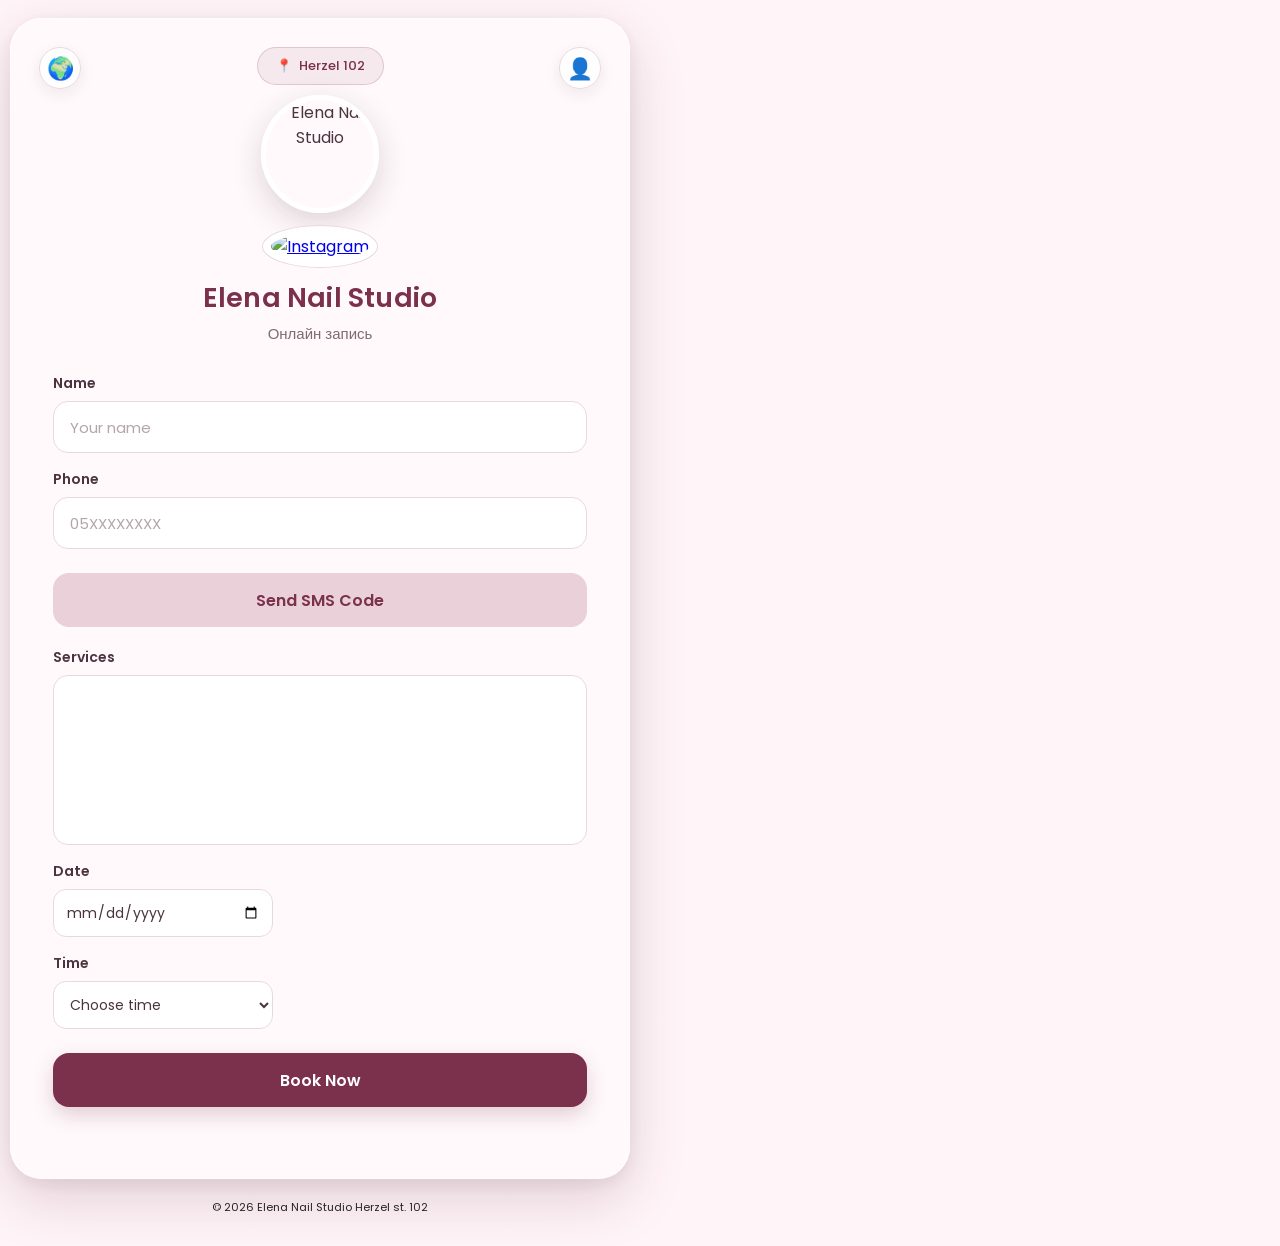
==== src/main/resources/static/index.html @ ce7f487a "UI redisign" ====
<!DOCTYPE html>
<html lang="en">

<head>
    <meta charset="UTF-8">
    <meta name="viewport"
          content="width=device-width, initial-scale=1.0">
    <title>Elena Nail Studio</title>
    <meta name="theme-color" content="#7d4cff">
    <meta name="description"
            content="Online booking for manicure and pedicure">
    <link rel="stylesheet" href="booking.css">
    <link rel="preconnect"
          href="https://fonts.googleapis.com">
    <link rel="preconnect"
          href="https://fonts.gstatic.com"
          crossorigin>
    <link href="https://fonts.googleapis.com/css2?family=Poppins:wght@300;400;500;600;700&display=swap"
          rel="stylesheet">
</head>

<body>
<div class="page">
    <div class="booking-card">

        <!-- ========================= -->
        <!-- GEO Location        -->
        <!-- ========================= -->
        <div class="location-container">
            <a
                    class="location-btn"
                    href="https://maps.google.com/?q=https://www.google.com/maps/place/Herzl+St+102,+Rishon+LeZion/@31.9613456,34.7992936,17z/data=!3m1!4b1!4m6!3m5!1s0x1502b4393457dc25:0x1859d8c3ac69d6c4!8m2!3d31.9613411!4d34.8018685!16s%2Fg%2F11x8378225?authuser=0&entry=ttu&g_ep=EgoyMDI2MDcyOS4wIKXMDSoASAFQAw%3D%3D"
                    target="_blank"
                    rel="noopener">
                📍 <span data-i18n="location">Herzel 102</span>
            </a>
        </div>

        <!-- ========================= -->
        <!-- Language selector         -->
        <!-- ========================= -->

        <div class="language-selector">
            <button
                    id="languageBtn"
                    class="language-btn"
                    type="button">
                🌍
            </button>
            <div id="languageMenu"
                 class="language-menu hidden">
                <button data-lang="ru">RU Русский </button>
                <button data-lang="en">GB English</button>
                <button data-lang="he">IL עברית</button>
            </div>
        </div>

        <button
                id="cabinetBtn"
                class="cabinet-btn"
                type="button">
            👤
        </button>

        <!-- ========================= -->
        <!-- Logo                      -->
        <!-- ========================= -->

        <div class="logo-wrapper">
            <img
                    class="logo"
                    src="https://i.imgur.com/SGjW8gC.jpeg"
                    alt="Elena Nail Studio">
        </div>

        <!-- ========================= -->
        <!-- Instagram                 -->
        <!-- ========================= -->

        <div class="socials">
            <a href="https://www.instagram.com/elenanail.rlz?igsh=MTdxcTYza3BtYXRseg=="
               target="_blank">
                <img
                        src="https://cdn-icons-png.flaticon.com/512/2111/2111463.png"
                        alt="Instagram">
            </a>
        </div>

        <!-- ========================= -->
        <!-- Header                    -->
        <!-- ========================= -->

        <h1>Elena Nail Studio</h1>
        <p class="subtitle" data-i18n="subtitle"> Онлайн запись </p>

        <!-- ========================= -->
        <!-- Booking Form              -->
        <!-- ========================= -->

        <div id="booking-section">
            <form id="form">
                <!-- Name -->
                <div class="field">
                    <label
                            for="name"
                            data-i18n="name">
                        Name
                    </label>
                    <input
                            id="name"
                            name="name"
                            type="text"
                            required
                            data-i18n-placeholder="namePlaceholder"
                            placeholder="Your name">
                </div>
                <!-- Phone -->
                <div class="field">
                    <label
                            for="phone"
                            data-i18n="phone">
                        Phone
                    </label>

                    <input
                            id="phone"
                            name="phone"
                            type="tel"
                            required
                            pattern="^05\d\d{7}$"
                            placeholder="05XXXXXXXX"
                            data-i18n-placeholder="phonePlaceholder">
                    <span
                            id="phone-error"
                            class="error-message"
                            style="display:none"
                            data-i18n="phoneInvalid">
                        Invalid phone number
                    </span>
                </div>

                <!-- Send SMS -->
                <button
                        id="sendCodeBtn"
                        type="button"
                        class="secondary"
                        data-i18n="sendCode">
                    Send SMS Code
                </button>
                <!-- Verification -->
                <div
                        id="codeSection"
                        class="hidden">
                    <label
                            for="codeInput"
                            data-i18n="verifyCode">
                        Verification Code
                    </label>
                    <input
                            id="codeInput"
                            type="text"
                            autocomplete="one-time-code"
                            data-i18n-placeholder="verifyCodePlaceholder"
                            placeholder="Enter SMS Code">
                </div>

                <!-- ========================= -->
                <!-- Services                  -->
                <!-- ========================= -->

                <div class="field" id="prices-section">
                    <label
                            for="service"
                            data-i18n="service">
                        Services
                    </label>

                    <select
                            id="service"
                            name="service"
                            multiple
                            required>
                    </select>

                </div>

                <!-- ========================= -->
                <!-- Date                      -->
                <!-- ========================= -->

                <div class="field">
                    <label
                            for="date"
                            data-i18n="date">
                        Date
                    </label>

                    <input
                            id="date"
                            name="date"
                            type="date"
                            required>

                </div>

                <!-- ========================= -->
                <!-- Time                      -->
                <!-- ========================= -->

                <div class="field">
                    <label
                            for="time"
                            data-i18n="time">
                        Time
                    </label>

                    <select
                            id="time"
                            name="time"
                            required>
                        <option value=""
                                data-i18n="chooseTime">
                            Choose time
                        </option>
                    </select>
                </div>

                <!-- ========================= -->
                <!-- Submit                    -->
                <!-- ========================= -->

                <button
                        id="submitBtn"
                        class="primary"
                        type="submit"
                        data-i18n="submit">
                    Book Now
                </button>
            </form>
        </div>

        <!-- ========================= -->
        <!-- Status                    -->
        <!-- ========================= -->

        <div id="status" class="status"> </div>

        <!-- ========================= -->
        <!-- Cabinet                   -->
        <!-- ========================= -->

        <div id="cabinetWindow" class="cabinet hidden">
            <div class="cabinet-header">
                <h2 data-i18n="myCabinet">
                    Мои записи
                </h2>
                <button id="closeCabinet"
                        class="close-Cabinet"
                        type="button">
                    ✕
                </button>
            </div>
            <div id="cabinetContent">
            </div>
        </div>

        <!-- ========================= -->
        <!-- No slots                  -->
        <!-- ========================= -->

        <div
                id="no-slots"
                class="warning hidden"
                data-i18n="noSlots">
            No available time slots
        </div>

    </div>

    <!-- ========================= -->
    <!-- Mobile Bottom Navigation -->
    <!-- ========================= -->

    <nav class="mobile-bottom-nav" id="mobileBottomNav">

        <button
                type="button"
                class="mobile-nav-item active"
                data-target="top">
            <span class="nav-icon">⌂</span>
            <span class="nav-label" data-i18n="home">
            Главная
        </span>
        </button>

        <button
                type="button"
                class="mobile-nav-item"
                data-target="booking">
            <span class="nav-icon">📅</span>
            <span class="nav-label" data-i18n="booking">
            Запись
        </span>
        </button>

        <button
                type="button"
                class="mobile-nav-item"
                data-target="prices">
            <span class="nav-icon">🏷</span>
            <span class="nav-label" data-i18n="prices">
            Цены
        </span>
        </button>

        <button
                type="button"
                class="mobile-nav-item"
                data-target="cabinet">
            <span class="nav-icon">☰</span>
            <span class="nav-label" data-i18n="myCabinet">
            Мои записи
        </span>
        </button>

    </nav>

    <footer>
        <p>
            © 2026 Elena Nail Studio Herzel st. 102
        </p>
    </footer>
</div>

<!--<script src="js/script.js"></script>-->

<!--the order is important-->
<script src="js/utils.js"></script>
<script src="js/language.js"></script>
<script src="js/calendar.js"></script>
<script src="js/sms.js"></script>
<script src="js/booking.js"></script>
<script src="js/app.js"></script>
<script src="js/mobile-navigation.js"></script>

</body>
</html>
---- src/main/resources/static/booking.css ----
/* =========================================================
   ELENA NAIL STUDIO
   Soft Pink / Luxury Booking UI
   Functionality is not changed
========================================================= */

* {
    margin: 0;
    padding: 0;
    box-sizing: border-box;
}

html {
    scroll-behavior: smooth;
}

:root {
    --pink: #7b304b;
    --pink-dark: #66263e;
    --pink-light: #f8dce5;
    --pink-soft: #fff4f7;
    --text: #4b3440;
    --text-light: #806b74;
    --border: #ead8df;
    --white: rgba(255,255,255,.92);
    --shadow:
        0 20px 55px rgba(86, 42, 58, .18),
        0 5px 18px rgba(86, 42, 58, .08);
}


/* =========================================================
   BODY
========================================================= */

body {
    min-height: 100vh;
    padding: 18px 10px;
    display: flex;
    justify-content: flex-start;
    align-items: center;
    font-family: 'Poppins', sans-serif;
    color: var(--text);

    background:
        linear-gradient(
            rgba(255, 240, 245, .72),
            rgba(255, 240, 245, .72)
        ),
        url('https://i.imgur.com/jekr8h8.jpeg')
        center center / cover no-repeat fixed;
}


/* =========================================================
   PAGE
========================================================= */

.page {
    width: 100%;
    max-width: 620px;
    min-height: 100vh;
    display: flex;
    flex-direction: column;
    align-items: center;
}


/* =========================================================
   MAIN CARD
========================================================= */

.booking-card {
    position: relative;
    width: 100%;
    max-width: 620px;
    padding: 28px 42px 38px;
    background: rgba(255, 249, 251, .92);
    backdrop-filter: blur(18px);
    -webkit-backdrop-filter: blur(18px);
    border: 1px solid rgba(255,255,255,.8);
    border-radius: 32px;
    box-shadow: var(--shadow);
    animation: fadeIn .6s ease;
}


@keyframes fadeIn {
    from {
        opacity: 0;
        transform: translateY(25px);
    }

    to {
        opacity: 1;
        transform: translateY(0);
    }
}


/* =========================================================
   LOCATION
========================================================= */

.location-container {
    display: flex;
    justify-content: center;
    margin-bottom: 10px;
}


.location-btn {
    display: inline-flex;
    align-items: center;
    justify-content: center;
    gap: 7px;
    padding: 8px 18px;
    border-radius: 30px;
    background: rgba(123, 48, 75, .08);
    border: 1px solid rgba(123, 48, 75, .18);
    color: var(--pink);
    text-decoration: none;
    font-size: 13px;
    font-weight: 500;

    transition:
        transform .2s ease,
        background .2s ease,
        box-shadow .2s ease;
}


.location-btn:hover {
    transform: translateY(-2px);
    background: rgba(123, 48, 75, .14);
    box-shadow: 0 5px 15px rgba(123,48,75,.12);
}


.location-btn:active {
    transform: scale(.94);
}


/* =========================================================
   LANGUAGE
========================================================= */

.language-selector {
    position: absolute;
    top: 28px;
    left: 28px;
    z-index: 1000;
}


.language-btn {
    width: 42px;
    height: 42px;
    padding: 0;
    border-radius: 50%;
    border: 1px solid var(--border);
    background: rgba(255,255,255,.9);
    color: var(--pink);
    font-size: 22px;
    display: flex;
    align-items: center;
    justify-content: center;

    box-shadow: 0 5px 15px rgba(80,40,55,.08);

    transition:
        transform .12s ease,
        box-shadow .12s ease;
}


.language-btn:hover {
    box-shadow: 0 7px 20px rgba(80,40,55,.15);
}


.language-btn:active {
    transform: scale(.90);
}


.language-menu {
    position: absolute;
    top: 50px;
    left: 0;
    width: 165px;
    padding: 8px;
    display: flex;
    flex-direction: column;
    gap: 6px;
    background: white;
    border-radius: 16px;
    box-shadow: 0 15px 35px rgba(60,30,45,.18);
    z-index: 9999;
}


.language-menu button {
    width: 100%;
    height: 42px;
    margin: 0;
    padding: 0 12px;
    border-radius: 11px;
    background: var(--pink-soft);
    color: var(--pink);
    border: none;
    font-size: 14px;
    font-weight: 500;
    transition:
        transform .12s ease,
        background .15s ease;
}


.language-menu button:hover {
    background: var(--pink-light);
}


.language-menu button:active {
    transform: scale(.95);
}


/* =========================================================
   CABINET BUTTON
========================================================= */

.cabinet-btn {
    position: absolute;
    top: 28px;
    right: 28px;
    width: 42px;
    height: 42px;
    margin: 0;
    padding: 0;
    border-radius: 50%;
    background: rgba(255,255,255,.9);
    border: 1px solid var(--border);
    color: var(--pink);
    font-size: 21px;
    display: flex;
    align-items: center;
    justify-content: center;
    box-shadow: 0 5px 15px rgba(80,40,55,.08);
    transition:
        transform .12s ease,
        box-shadow .12s ease;
}


.cabinet-btn:hover {
    box-shadow: 0 7px 20px rgba(80,40,55,.15);
}


.cabinet-btn:active {
    transform: scale(.90);
}


/* =========================================================
   LOGO
========================================================= */

.logo-wrapper {
    text-align: center;
    margin-top: 4px;
}


.logo {
    width: 118px;
    height: 118px;
    display: block;
    margin: 4px auto 12px;
    border-radius: 50%;
    border: 5px solid white;
    object-fit: cover;
    box-shadow:
        0 10px 30px rgba(80,40,55,.18);
}


/* =========================================================
   SOCIAL
========================================================= */

.socials {
    margin: 8px 0 8px;
    text-align: center;
}


.socials img {
    width: 42px;
    height: 42px;
    object-fit: contain;
    padding: 8px;
    background: white;
    border-radius: 50%;
    border: 1px solid var(--border);
    transition:
        transform .2s ease,
        box-shadow .2s ease;
}


.socials img:hover {
    transform: scale(1.08);
    box-shadow: 0 6px 18px rgba(80,40,55,.14);
}


.socials img:active {
    transform: scale(.92);
}


/* =========================================================
   HEADER
========================================================= */

h1 {
    margin: 10px 0 4px;
    text-align: center;
    color: var(--pink);
    font-size: 27px;
    font-weight: 600;
    letter-spacing: .2px;
}


.subtitle {
    margin-bottom: 28px;
    text-align: center;
    color: var(--text-light);
    font-size: 15px;
    font-weight: 400;
}


/* =========================================================
   FORM
========================================================= */

form {
    display: flex;
    flex-direction: column;
}


.field {
    display: flex;
    flex-direction: column;
    margin-bottom: 16px;
}


label {
    display: block;
    margin: 0 0 7px;
    color: var(--text);
    font-size: 14px;
    font-weight: 600;
}


/* =========================================================
   INPUTS
========================================================= */

input,
select {
    width: 100%;
    height: 52px;
    padding: 0 16px;
    border-radius: 15px;
    border: 1.5px solid var(--border);
    background: rgba(255,255,255,.95);
    color: var(--text);
    font-family: inherit;
    font-size: 15px;

    transition:
        border-color .2s ease,
        box-shadow .2s ease,
        transform .15s ease;
}


input::placeholder {
    color: #b3a5aa;
}


input:focus,
select:focus {
    outline: none;
    border-color: #c77d97;
    box-shadow:
        0 0 0 4px rgba(199,125,151,.10);
}


/* =========================================================
   SERVICES
========================================================= */

#service {
    min-height: 170px;
    padding: 10px;
}


select[multiple] {
    height: 170px;
}


select[multiple] option {
    padding: 9px 10px;
    border-radius: 8px;
}


select[multiple] option:checked {
    background: var(--pink);
    color: white;
}


/* =========================================================
   DATE / TIME
========================================================= */

.field input[type="date"],
.field select#time {
    width: min(220px, 90%);
    max-width: 220px;
    height: 48px;
    padding: 0 12px;
    margin-left: 0;
    border-radius: 13px;
    font-size: 14px;
}


/* =========================================================
   SMS
========================================================= */

#codeSection {
    margin-top: 4px;
    margin-bottom: 16px;
}


#codeInput {
    margin-top: 7px;
}


.phone-error {
    margin-top: 7px;
    color: #c62828;
    font-size: 13px;
}


/* =========================================================
   BUTTONS
========================================================= */

button {
    font-family: inherit;
    border: none;
    cursor: pointer;
    -webkit-tap-highlight-color: transparent;
    touch-action: manipulation;
}


.primary,
.secondary {
    width: 100%;
    max-width: none;
    height: 54px;
    margin: 8px 0 18px;
    border-radius: 16px;
    font-size: 16px;
    font-weight: 600;

    transition:
        transform .10s ease,
        box-shadow .15s ease,
        background .15s ease,
        opacity .1s ease;
}


/* Main booking button */

.primary {
    background: var(--pink);
    color: white;
    box-shadow:
        0 8px 20px rgba(123,48,75,.22);
}


.primary:hover {
    background: var(--pink-dark);
    transform: translateY(-2px);
    box-shadow:
        0 12px 25px rgba(123,48,75,.27);
}


.primary:active {
    transform: scale(.97);
    box-shadow:
        0 3px 10px rgba(123,48,75,.18);
}


/* SMS button */

.secondary {
    background: #ead0d9;
    color: var(--pink);
    margin-bottom: 20px;
}


.secondary:hover {
    background: #dfbdc9;
    transform: translateY(-2px);
}


.secondary:active {
    transform: scale(.97);
}


/* Disabled */

button:disabled {
    opacity: .55;
    cursor: not-allowed;
    transform: none !important;
}


/* =========================================================
   STATUS
========================================================= */

#status {
    margin-top: 15px;
    text-align: center;
    font-size: 15px;
    font-weight: 600;
    color: #39845b;
}


/* =========================================================
   CABINET
========================================================= */

.cabinet {
    position: fixed;
    top: 50%;
    left: 50%;
    transform: translate(-50%, -50%);
    width: min(420px, calc(100vw - 30px));
    max-height: 80vh;
    overflow: auto;
    padding: 24px;
    background: rgba(255,255,255,.98);
    border-radius: 24px;
    z-index: 5000;
    box-shadow:
        0 25px 70px rgba(40,20,30,.28);
}


.cabinet-header {
    position: relative;
    display: flex;
    justify-content: center;
    align-items: center;
    margin-bottom: 22px;
}


.cabinet-header h2 {
    margin: 0;
    color: var(--pink);
    font-size: 20px;
}


#closeCabinet {
    position: absolute !important;
    right: 0 !important;
    top: 0 !important;
    width: 28px !important;
    height: 28px !important;
    max-width: 28px !important;
    margin: 0 !important;
    padding: 0 !important;
    border-radius: 50%;
    background: #f2d0da;
    color: var(--pink);
    font-size: 14px;
    display: flex;
    align-items: center;
    justify-content: center;
    transform: none !important;
}


#closeCabinet:hover {
    background: #e8b8c7;
}


#closeCabinet:active {
    transform: scale(.90) !important;
}


/* =========================================================
   CABINET CARDS
========================================================= */

.cabinet-card {
    padding: 16px;
    margin-bottom: 14px;
    border: 1px solid var(--border);
    border-radius: 16px;
    background: var(--pink-soft);
}


.cabinet-card h3 {
    margin-bottom: 8px;
    color: var(--pink);
    font-size: 16px;
}


.cabinet-card p {
    margin: 5px 0;
    font-size: 14px;
    color: var(--text-light);
}


/* =========================================================
   STATUS BADGES
========================================================= */

.status-badge {
    display: inline-block;
    padding: 5px 12px;
    margin-top: 8px;
    border-radius: 30px;
    font-size: 12px;
    font-weight: 600;
}


.status-badge.upcoming {
    background: #e4f4ea;
    color: #28754a;
}


.status-badge.completed {
    background: #e8edf8;
    color: #4d6491;
}


.status-badge.cancelled {
    background: #fbe2e6;
    color: #bd4054;
}


/* =========================================================
   CANCEL
========================================================= */

.cancel-booking-btn {
    width: 100%;
    max-width: none;
    height: 44px;
    margin-top: 12px;
    padding: 0;
    border-radius: 30px;
    background: #70535e;
    color: white;
    font-size: 14px;
    transition:
        transform .1s ease,
        background .15s ease;
}


.cancel-booking-btn:hover {
    background: #c63c50;
}


.cancel-booking-btn:active {
    transform: scale(.96);
}


/* =========================================================
   WARNING
========================================================= */

.warning {
    margin-top: 18px;
    padding: 14px;
    border-radius: 14px;
    background: #fff0f2;
    color: #b52d43;
    text-align: center;
    font-size: 14px;
    font-weight: 600;
}


/* =========================================================
   HIDDEN
========================================================= */

.hidden {
    display: none !important;
}


/* =========================================================
   FOOTER
========================================================= */

footer {
    margin-top: auto;
    padding: 20px 0 12px;
    text-align: center;
    color: black;
    font-size: 11px;
    opacity: .85;
}


/* =========================================================
   SCROLLBAR
========================================================= */

::-webkit-scrollbar {
    width: 8px;
}

::-webkit-scrollbar-thumb {
    background: #d2bbc4;

    border-radius: 20px;
}


/* =========================================================
   MOBILE
========================================================= */

@media (max-width: 600px) {

    body {
        padding: 8px 6px;

        background:
            linear-gradient(
                rgba(255, 240, 245, .78),
                rgba(255, 240, 245, .78)
            ),
            url('https://i.imgur.com/jekr8h8.jpeg')
            center center / cover no-repeat fixed;
    }


    .booking-card {
        width: 100%;
        padding: 22px 18px 28px;
        border-radius: 25px;
    }


    /* top buttons */

    .language-selector {
        top: 20px;
        left: 18px;
    }


    .cabinet-btn {
        top: 20px;
        right: 18px;
        width: 40px;
        height: 40px;
    }


    /* location */

    .location-container {
        margin-bottom: 8px;
    }


    .location-btn {
        padding: 7px 15px;
        font-size: 12px;
    }


    /* logo */

    .logo {
        width: 92px;
        height: 92px;
        margin: 3px auto 9px;
    }


    /* instagram */

    .socials {
        margin: 5px 0;
    }


    .socials img {
        width: 38px;
        height: 38px;
        padding: 7px;
    }


    h1 {
        font-size: 22px;
        margin-top: 8px;
    }


    .subtitle {
        font-size: 14px;
        margin-bottom: 22px;
    }


    label {
        font-size: 14px;
    }


    input,
    select {
        height: 49px;
        font-size: 15px;
        border-radius: 14px;
    }


    #service,
    select[multiple] {
        min-height: 150px;
        height: 150px;
    }


    .field input[type="date"],
    .field select#time {
        width: 210px;
        max-width: 85%;
        margin-left: 0;
        height: 47px;
    }


    .primary,
    .secondary {
        height: 52px;
        width: 100%;
        font-size: 15px;
        border-radius: 15px;
    }


    .cabinet {
        width: calc(100vw - 28px);
        max-height: 78vh;
        padding: 20px;
        border-radius: 22px;
    }


    footer {
        padding: 14px 0 8px;
        font-size: 10px;
        color: black;
    }
}


/* =========================================================
   REDUCE MOTION
========================================================= */

@media (prefers-reduced-motion: reduce) {

    *,
    *::before,
    *::after {
        animation-duration: .01ms !important;
        animation-iteration-count: 1 !important;
        transition-duration: .01ms !important;
        scroll-behavior: auto !important;
    }
}

/* ===========================================
   MOBILE BOTTOM NAVIGATION
=========================================== */

/* По умолчанию скрыто */
.mobile-bottom-nav {
    display: none;
}


/* ===========================================
   MOBILE
=========================================== */

@media (max-width: 600px) {

    .mobile-bottom-nav {
        position: fixed;
        left: 0;
        right: 0;
        bottom: 0;
        height: 76px;
        display: flex;
        align-items: stretch;
        justify-content: space-around;
        background: rgba(255, 255, 255, 0.94);
        backdrop-filter: blur(18px);
        -webkit-backdrop-filter: blur(18px);
        border-top: 1px solid rgba(120, 70, 90, 0.12);
        box-shadow:
            0 -5px 25px rgba(0, 0, 0, 0.10);
        z-index: 10000;
        padding:
            6px
            8px
            calc(6px + env(safe-area-inset-bottom));

    }


    /* ===========================================
       Navigation item
    =========================================== */

    .mobile-nav-item {

        flex: 1;
        width: auto;
        max-width: none;
        height: 64px;
        margin: 0 3px;
        padding: 5px 3px;
        border: none;
        border-radius: 18px;
        background: transparent;
        color: #6b5360;
        display: flex;
        flex-direction: column;
        align-items: center;
        justify-content: center;
        gap: 3px;
        font-size: 11px;
        font-weight: 500;
        cursor: pointer;
        transition:
            transform 0.12s ease,
            background 0.15s ease,
            color 0.15s ease,
            box-shadow 0.15s ease;

        -webkit-tap-highlight-color: transparent;
        touch-action: manipulation;
    }


    /* ===========================================
       Icon
    =========================================== */

    .mobile-nav-item .nav-icon {
        font-size: 24px;
        line-height: 1;
        height: 27px;
        display: flex;
        align-items: center;
        justify-content: center;
        transition:
            transform 0.15s ease;
    }


    /* ===========================================
       Label
    =========================================== */

    .mobile-nav-item .nav-label {
        font-size: 11px;
        line-height: 14px;
        white-space: nowrap;
    }


    /* ===========================================
       Active item
    =========================================== */

    .mobile-nav-item.active {
        background: #fff0f6;
        color: #7d2f50;
        font-weight: 700;
        box-shadow:
            0 3px 12px rgba(125, 47, 80, 0.08);
    }


    .mobile-nav-item.active .nav-icon {
        transform: scale(1.08);
    }


    /* ===========================================
       Press animation
    =========================================== */

    .mobile-nav-item:active {
        transform: scale(0.90);
        box-shadow: none;
    }


    /* ===========================================
       Make sure page content is not hidden
       behind bottom navigation
    =========================================== */

    body {
        padding-bottom: 90px;
    }

    .page {
        padding-bottom: 20px;
    }
}

#booking-section,
#prices-section {
    scroll-margin-top: 20px;
    scroll-margin-bottom: 100px;
}
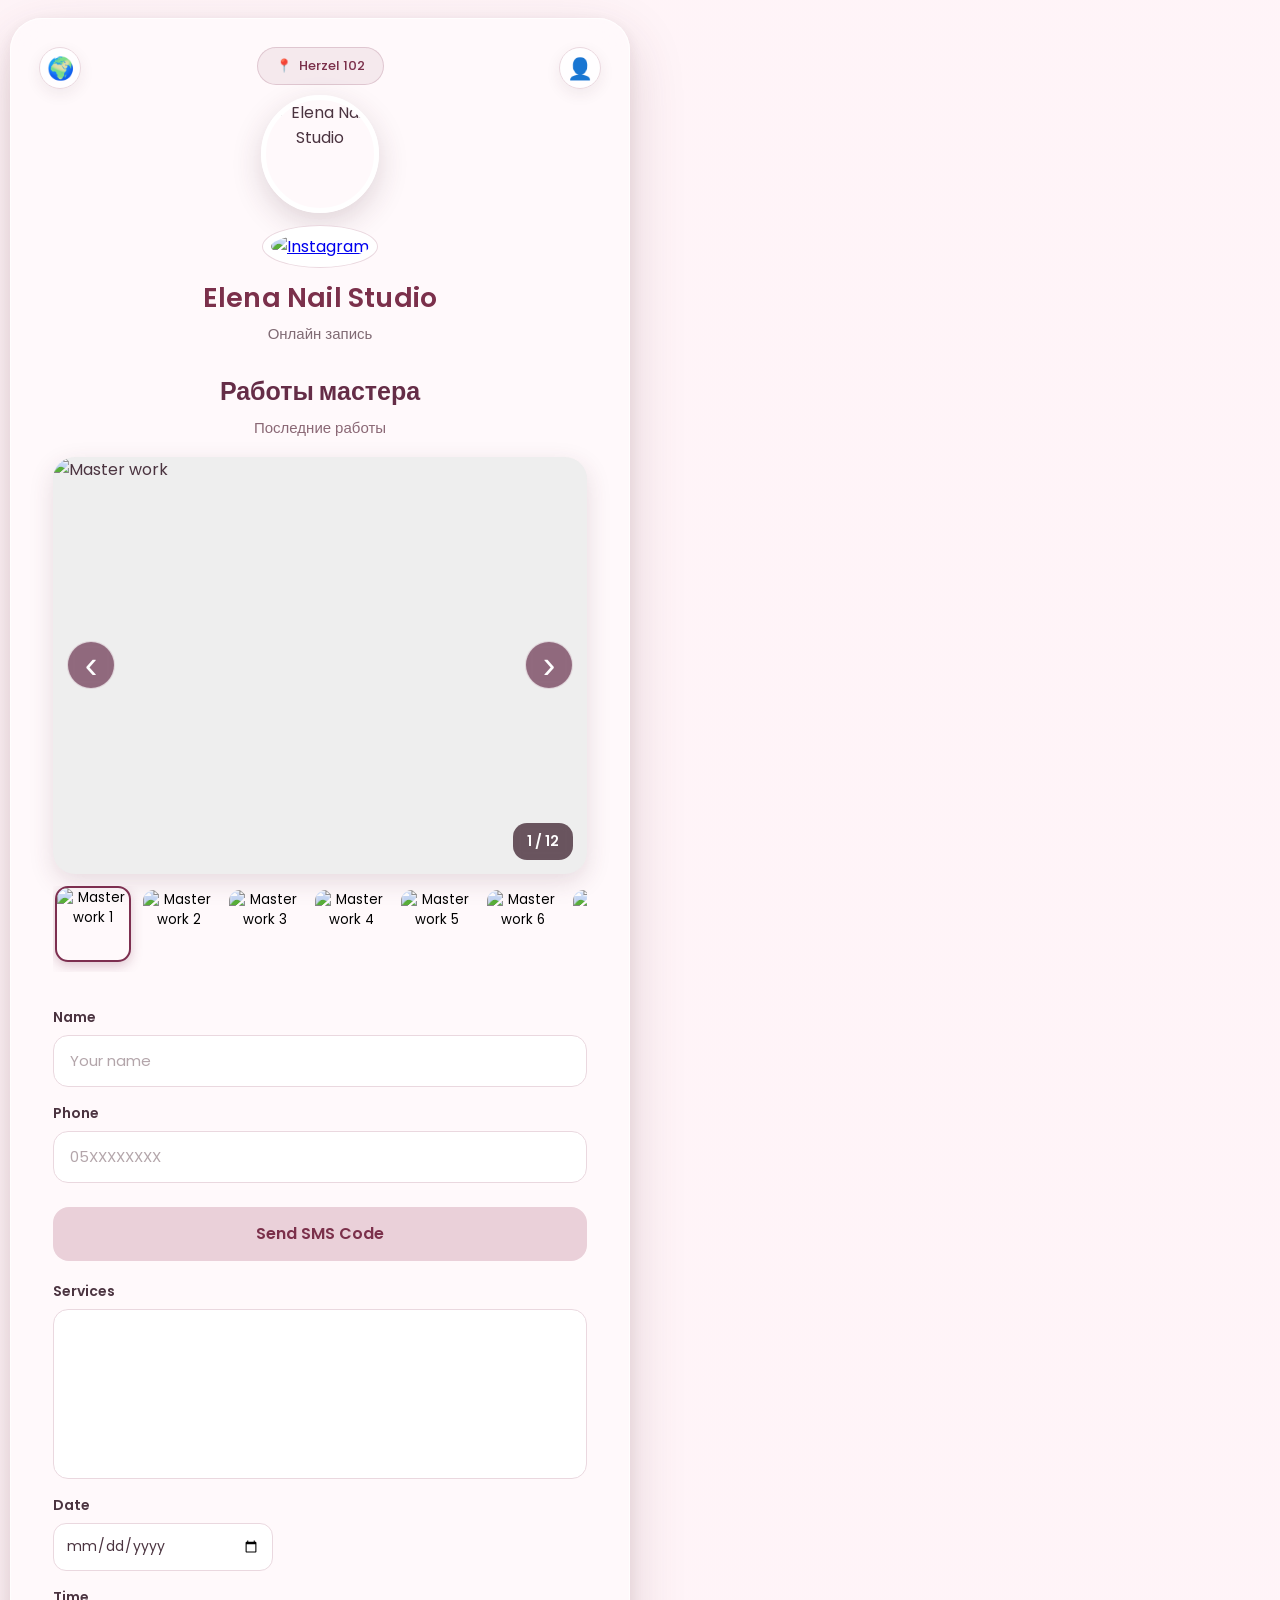
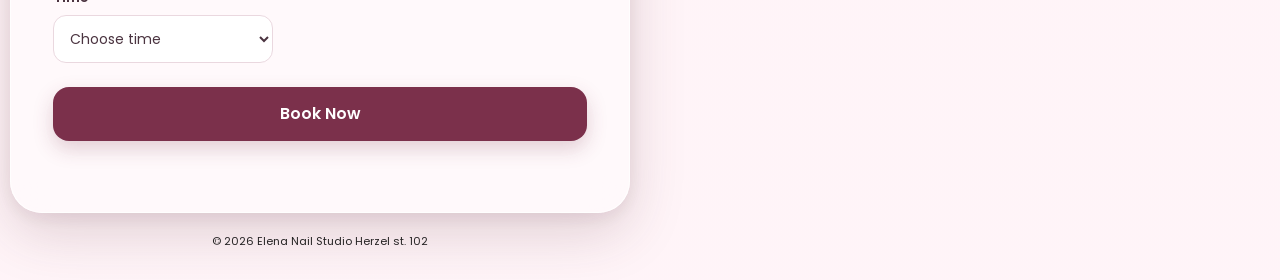
==== commit bd0d188c: "UI redisign - photo gallery works added" ====
--- a/src/main/resources/static/index.html
+++ b/src/main/resources/static/index.html
@@ -94,6 +94,54 @@
         <p class="subtitle" data-i18n="subtitle"> Онлайн запись </p>
 
         <!-- ========================= -->
+        <!-- Master Works Gallery      -->
+        <!-- ========================= -->
+        <section
+                id="works-section"
+                class="works-section">
+            <div class="works-header">
+                <h2 data-i18n="masterWorks">
+                    Работы мастера
+                </h2>
+                <p data-i18n="masterWorksSubtitle">
+                    Последние работы
+                </p>
+            </div>
+            <div class="gallery">
+                <!-- Main image -->
+                <div class="gallery-main">
+                    <img
+                            id="galleryMainImage"
+                            src=""
+                            alt="Master work">
+
+                    <button
+                            type="button"
+                            id="galleryPrev"
+                            class="gallery-arrow gallery-prev">
+                        ‹
+                    </button>
+                    <button
+                            type="button"
+                            id="galleryNext"
+                            class="gallery-arrow gallery-next">
+                        ›
+                    </button>
+                    <div
+                            id="galleryCounter"
+                            class="gallery-counter">
+                        1 / 12
+                    </div>
+                </div>
+                <!-- Thumbnails -->
+                <div
+                        id="galleryThumbnails"
+                        class="gallery-thumbnails">
+                </div>
+            </div>
+        </section>
+
+        <!-- ========================= -->
         <!-- Booking Form              -->
         <!-- ========================= -->
 
@@ -342,6 +390,7 @@
 <script src="js/booking.js"></script>
 <script src="js/app.js"></script>
 <script src="js/mobile-navigation.js"></script>
+<script src="js/gallery.js"></script>
 
 </body>
 </html>
--- a/src/main/resources/static/booking.css
+++ b/src/main/resources/static/booking.css
@@ -1084,6 +1084,53 @@
     .page {
         padding-bottom: 20px;
     }
+
+    .works-section {
+        margin-top: 5px;
+        margin-bottom: 30px;
+    }
+
+    .works-header h2 {
+        font-size: 21px;
+    }
+
+    .works-header p {
+        font-size: 14px;
+    }
+
+    .gallery-main {
+        aspect-ratio: 1 / 0.82;
+        border-radius: 20px;
+    }
+
+    .gallery-arrow {
+        width: 44px;
+        height: 44px;
+        min-width: 44px;
+        font-size: 32px;
+    }
+
+    .gallery-prev {
+        left: 10px;
+    }
+
+    .gallery-next {
+        right: 10px;
+    }
+
+    .gallery-counter {
+        right: 10px;
+        bottom: 10px;
+        font-size: 13px;
+        padding: 7px 11px;
+    }
+
+    .gallery-thumbnail {
+        flex-basis: 68px;
+        width: 68px;
+        height: 68px;
+        min-width: 68px;
+    }
 }
 
 #booking-section,
@@ -1092,3 +1139,173 @@
     scroll-margin-bottom: 100px;
 }
 
+/* ===========================================
+   MASTER WORKS GALLERY
+=========================================== */
+.works-section {
+    width: 100%;
+    margin: 10px 0 35px;
+}
+
+/* Header */
+.works-header {
+    text-align: center;
+    margin-bottom: 18px;
+}
+
+.works-header h2 {
+    margin: 0 0 5px;
+    font-size: 25px;
+    font-weight: 700;
+    color: #652d47;
+}
+
+.works-header p {
+    margin: 0;
+    font-size: 15px;
+    color: #8a6875;
+}
+
+/* Gallery */
+.gallery {
+    width: 100%;
+}
+
+
+/* Main image container */
+.gallery-main {
+    position: relative;
+    width: 100%;
+    aspect-ratio: 1 / 0.78;
+    overflow: hidden;
+    border-radius: 22px;
+    background: #eee;
+    box-shadow:  0 8px 25px rgba(90, 40, 60, 0.15);
+}
+
+/* Main image */
+.gallery-main img {
+    width: 100%;
+    height: 100%;
+    display: block;
+    object-fit: cover;
+    transition:
+        opacity 0.2s ease,
+        transform 0.3s ease;
+}
+
+
+.gallery-main img.gallery-changing {
+    opacity: 0.25;
+    transform: scale(1.02);
+}
+
+/* Arrows */
+.gallery-arrow {
+    position: absolute;
+    top: 50%;
+    transform: translateY(-50%);
+    width: 48px;
+    height: 48px;
+    min-width: 48px;
+    margin: 0;
+    padding: 0;
+    border-radius: 50%;
+    border: 1px solid rgba(255,255,255,.7);
+    background: rgba(95, 35, 65, .65);
+    color: white;
+    font-size: 38px;
+    font-weight: 300;
+    line-height: 1;
+    display: flex;
+    align-items: center;
+    justify-content: center;
+    cursor: pointer;
+    z-index: 5;
+    backdrop-filter: blur(5px);
+    transition:
+        transform .15s ease,
+        background .15s ease;
+}
+
+.gallery-arrow:hover {
+    background: rgba(95, 35, 65, .85);
+}
+.gallery-arrow:active {
+    transform:
+        translateY(-50%)
+        scale(.88);
+}
+.gallery-prev {
+    left: 14px;
+}
+.gallery-next {
+    right: 14px;
+}
+/* Counter */
+.gallery-counter {
+    position: absolute;
+    right: 14px;
+    bottom: 14px;
+    padding: 8px 14px;
+    border-radius: 14px;
+    background: rgba(55, 25, 40, .72);
+    color: white;
+    font-size: 14px;
+    font-weight: 600;
+    backdrop-filter: blur(5px);
+}
+/* Thumbnails */
+.gallery-thumbnails {
+    display: flex;
+    gap: 10px;
+    margin-top: 12px;
+    overflow-x: auto;
+    padding: 2px 2px 8px;
+    scrollbar-width: none;
+    -webkit-overflow-scrolling: touch;
+}
+
+.gallery-thumbnails::-webkit-scrollbar {
+    display: none;
+}
+
+/* Thumbnail */
+.gallery-thumbnail {
+    flex: 0 0 76px;
+    width: 76px;
+    height: 76px;
+    min-width: 76px;
+    max-width: 76px;
+    margin: 0;
+    padding: 0;
+    border-radius: 13px;
+    overflow: hidden;
+    border: 2px solid transparent;
+    background: transparent;
+    cursor: pointer;
+    transition:
+        transform .15s ease,
+        border-color .15s ease,
+        opacity .15s ease;
+}
+
+.gallery-thumbnail img {
+    width: 100%;
+    height: 100%;
+    object-fit: cover;
+    display: block;
+}
+
+.gallery-thumbnail.active {
+    border-color: #7d2f50;
+    transform: translateY(-2px);
+    box-shadow:
+        0 4px 12px
+        rgba(125, 47, 80, .25);
+}
+
+.gallery-thumbnail:active {
+    transform: scale(.92);
+}
+
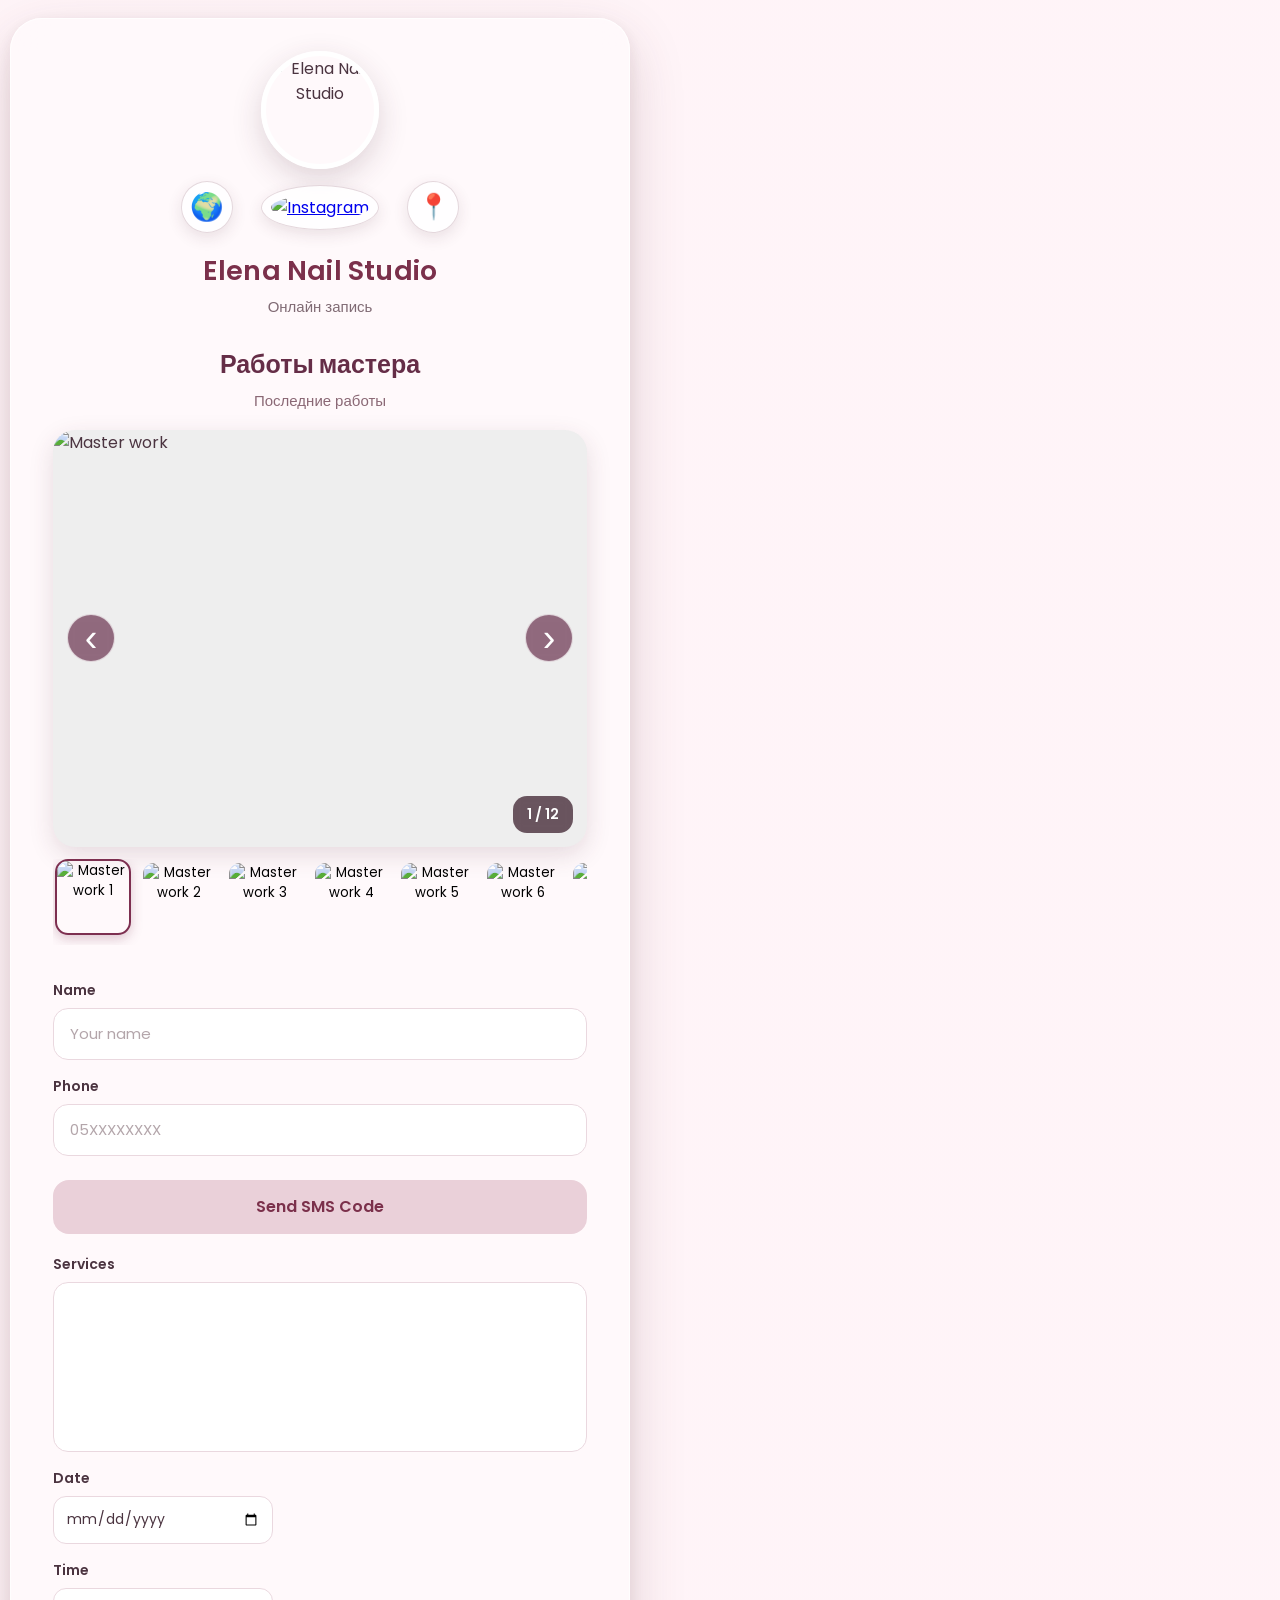
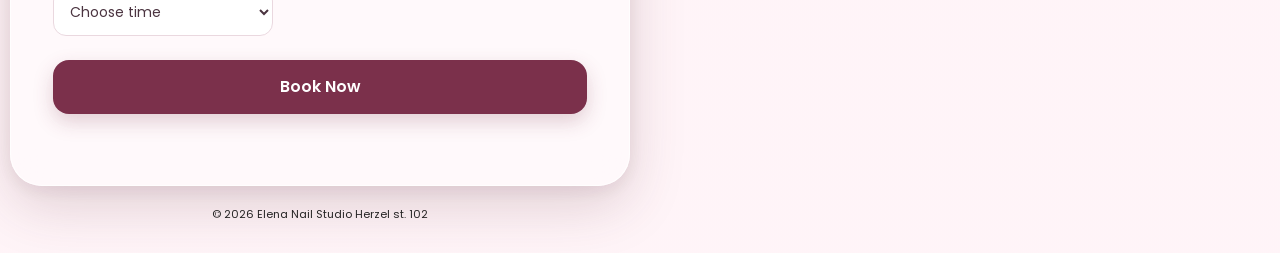
==== commit cfc679b0: "buttons redesign" ====
--- a/src/main/resources/static/index.html
+++ b/src/main/resources/static/index.html
@@ -24,45 +24,6 @@
     <div class="booking-card">
 
         <!-- ========================= -->
-        <!-- GEO Location        -->
-        <!-- ========================= -->
-        <div class="location-container">
-            <a
-                    class="location-btn"
-                    href="https://maps.google.com/?q=https://www.google.com/maps/place/Herzl+St+102,+Rishon+LeZion/@31.9613456,34.7992936,17z/data=!3m1!4b1!4m6!3m5!1s0x1502b4393457dc25:0x1859d8c3ac69d6c4!8m2!3d31.9613411!4d34.8018685!16s%2Fg%2F11x8378225?authuser=0&entry=ttu&g_ep=EgoyMDI2MDcyOS4wIKXMDSoASAFQAw%3D%3D"
-                    target="_blank"
-                    rel="noopener">
-                📍 <span data-i18n="location">Herzel 102</span>
-            </a>
-        </div>
-
-        <!-- ========================= -->
-        <!-- Language selector         -->
-        <!-- ========================= -->
-
-        <div class="language-selector">
-            <button
-                    id="languageBtn"
-                    class="language-btn"
-                    type="button">
-                🌍
-            </button>
-            <div id="languageMenu"
-                 class="language-menu hidden">
-                <button data-lang="ru">RU Русский </button>
-                <button data-lang="en">GB English</button>
-                <button data-lang="he">IL עברית</button>
-            </div>
-        </div>
-
-        <button
-                id="cabinetBtn"
-                class="cabinet-btn"
-                type="button">
-            👤
-        </button>
-
-        <!-- ========================= -->
         <!-- Logo                      -->
         <!-- ========================= -->
 
@@ -74,16 +35,50 @@
         </div>
 
         <!-- ========================= -->
-        <!-- Instagram                 -->
-        <!-- ========================= -->
-
-        <div class="socials">
-            <a href="https://www.instagram.com/elenanail.rlz?igsh=MTdxcTYza3BtYXRseg=="
-               target="_blank">
-                <img
-                        src="https://cdn-icons-png.flaticon.com/512/2111/2111463.png"
-                        alt="Instagram">
-            </a>
+        <!-- Social / Language / Location -->
+        <!-- ========================= -->
+
+        <div class="quick-actions">
+            <!-- ========================= -->
+            <!-- Language selector         -->
+            <!-- ========================= -->
+            <div class="language-selector">
+                <button
+                        id="languageBtn"
+                        class="language-btn"
+                        type="button">
+                    🌍
+                </button>
+                <div id="languageMenu"
+                     class="language-menu hidden">
+                    <button data-lang="ru">RU Русский </button>
+                    <button data-lang="en">GB English</button>
+                    <button data-lang="he">IL עברית</button>
+                </div>
+            </div>
+            <!-- ========================= -->
+            <!-- Instagram                 -->
+            <!-- ========================= -->
+            <div class="socials">
+                <a href="https://www.instagram.com/elenanail.rlz?igsh=MTdxcTYza3BtYXRseg=="
+                   target="_blank">
+                    <img
+                            src="https://cdn-icons-png.flaticon.com/512/2111/2111463.png"
+                            alt="Instagram">
+                </a>
+            </div>
+            <!-- ========================= -->
+            <!-- GEO Location        -->
+            <!-- ========================= -->
+            <div class="location-container">
+                <a
+                        class="location-btn"
+                        href="https://maps.google.com/?q=https://www.google.com/maps/place/Herzl+St+102,+Rishon+LeZion/@31.9613456,34.7992936,17z/data=!3m1!4b1!4m6!3m5!1s0x1502b4393457dc25:0x1859d8c3ac69d6c4!8m2!3d31.9613411!4d34.8018685!16s%2Fg%2F11x8378225?authuser=0&entry=ttu&g_ep=EgoyMDI2MDcyOS4wIKXMDSoASAFQAw%3D%3D"
+                        target="_blank"
+                        rel="noopener">
+                    📍 <span data-i18n="location">Herzel 102</span>
+                </a>
+            </div>
         </div>
 
         <!-- ========================= -->
--- a/src/main/resources/static/booking.css
+++ b/src/main/resources/static/booking.css
@@ -99,173 +99,6 @@
 
 
 /* =========================================================
-   LOCATION
-========================================================= */
-
-.location-container {
-    display: flex;
-    justify-content: center;
-    margin-bottom: 10px;
-}
-
-
-.location-btn {
-    display: inline-flex;
-    align-items: center;
-    justify-content: center;
-    gap: 7px;
-    padding: 8px 18px;
-    border-radius: 30px;
-    background: rgba(123, 48, 75, .08);
-    border: 1px solid rgba(123, 48, 75, .18);
-    color: var(--pink);
-    text-decoration: none;
-    font-size: 13px;
-    font-weight: 500;
-
-    transition:
-        transform .2s ease,
-        background .2s ease,
-        box-shadow .2s ease;
-}
-
-
-.location-btn:hover {
-    transform: translateY(-2px);
-    background: rgba(123, 48, 75, .14);
-    box-shadow: 0 5px 15px rgba(123,48,75,.12);
-}
-
-
-.location-btn:active {
-    transform: scale(.94);
-}
-
-
-/* =========================================================
-   LANGUAGE
-========================================================= */
-
-.language-selector {
-    position: absolute;
-    top: 28px;
-    left: 28px;
-    z-index: 1000;
-}
-
-
-.language-btn {
-    width: 42px;
-    height: 42px;
-    padding: 0;
-    border-radius: 50%;
-    border: 1px solid var(--border);
-    background: rgba(255,255,255,.9);
-    color: var(--pink);
-    font-size: 22px;
-    display: flex;
-    align-items: center;
-    justify-content: center;
-
-    box-shadow: 0 5px 15px rgba(80,40,55,.08);
-
-    transition:
-        transform .12s ease,
-        box-shadow .12s ease;
-}
-
-
-.language-btn:hover {
-    box-shadow: 0 7px 20px rgba(80,40,55,.15);
-}
-
-
-.language-btn:active {
-    transform: scale(.90);
-}
-
-
-.language-menu {
-    position: absolute;
-    top: 50px;
-    left: 0;
-    width: 165px;
-    padding: 8px;
-    display: flex;
-    flex-direction: column;
-    gap: 6px;
-    background: white;
-    border-radius: 16px;
-    box-shadow: 0 15px 35px rgba(60,30,45,.18);
-    z-index: 9999;
-}
-
-
-.language-menu button {
-    width: 100%;
-    height: 42px;
-    margin: 0;
-    padding: 0 12px;
-    border-radius: 11px;
-    background: var(--pink-soft);
-    color: var(--pink);
-    border: none;
-    font-size: 14px;
-    font-weight: 500;
-    transition:
-        transform .12s ease,
-        background .15s ease;
-}
-
-
-.language-menu button:hover {
-    background: var(--pink-light);
-}
-
-
-.language-menu button:active {
-    transform: scale(.95);
-}
-
-
-/* =========================================================
-   CABINET BUTTON
-========================================================= */
-
-.cabinet-btn {
-    position: absolute;
-    top: 28px;
-    right: 28px;
-    width: 42px;
-    height: 42px;
-    margin: 0;
-    padding: 0;
-    border-radius: 50%;
-    background: rgba(255,255,255,.9);
-    border: 1px solid var(--border);
-    color: var(--pink);
-    font-size: 21px;
-    display: flex;
-    align-items: center;
-    justify-content: center;
-    box-shadow: 0 5px 15px rgba(80,40,55,.08);
-    transition:
-        transform .12s ease,
-        box-shadow .12s ease;
-}
-
-
-.cabinet-btn:hover {
-    box-shadow: 0 7px 20px rgba(80,40,55,.15);
-}
-
-
-.cabinet-btn:active {
-    transform: scale(.90);
-}
-
-
-/* =========================================================
    LOGO
 ========================================================= */
 
@@ -288,40 +121,142 @@
 }
 
 
-/* =========================================================
-   SOCIAL
-========================================================= */
-
-.socials {
-    margin: 8px 0 8px;
-    text-align: center;
-}
-
-
-.socials img {
-    width: 42px;
-    height: 42px;
+/* ===========================================
+   QUICK ACTIONS
+   Language | Instagram | Location
+=========================================== */
+
+.quick-actions {
+    display: flex;
+    align-items: center;
+    justify-content: center;
+    gap: 28px;
+    margin-top: 4px;
+    margin-bottom: 18px;
+    position: relative;
+}
+
+/* ===========================================
+   LANGUAGE
+=========================================== */
+
+.language-selector {
+    position: relative;
+}
+
+.language-btn {
+    width: 52px;
+    height: 52px;
+    margin: 0;
+    padding: 0;
+    border-radius: 50%;
+    border: 1px solid rgba(120, 60, 85, .20);
+    background: rgba(255,255,255,.85);
+    font-size: 27px;
+    display: flex;
+    align-items: center;
+    justify-content: center;
+    box-shadow: 0 5px 15px rgba(80,40,60,.12);
+}
+
+/* ===========================================
+   INSTAGRAM SOCIAL
+=========================================== */
+.quick-actions .socials {
+    margin: 0;
+    display: flex;
+    align-items: center;
+    justify-content: center;
+}
+
+.quick-actions .socials img {
+    width: 52px;
+    height: 52px;
     object-fit: contain;
-    padding: 8px;
-    background: white;
+    padding: 9px;
     border-radius: 50%;
-    border: 1px solid var(--border);
+    background: rgba(255,255,255,.85);
+    border: 1px solid rgba(120, 60, 85, .20);
+    box-shadow: 0 5px 15px rgba(80,40,60,.12);
     transition:
-        transform .2s ease,
-        box-shadow .2s ease;
-}
-
-
-.socials img:hover {
+        transform .15s ease,
+        box-shadow .15s ease;
+}
+
+.quick-actions .socials img:hover {
     transform: scale(1.08);
-    box-shadow: 0 6px 18px rgba(80,40,55,.14);
-}
-
-
-.socials img:active {
+    box-shadow: 0 7px 20px rgba(80,40,60,.20);
+}
+
+
+/* ===========================================
+   LOCATION
+=========================================== */
+.quick-actions .location-container {
+    display: flex;
+    align-items: center;
+    justify-content: center;
+    margin: 0;
+}
+
+.quick-actions .location-btn {
+    width: 52px;
+    height: 52px;
+    padding: 0;
+    border-radius: 50%;
+    display: flex;
+    align-items: center;
+    justify-content: center;
+    background: rgba(255,255,255,.85);
+    border: 1px solid rgba(120, 60, 85, .20);
+    color: #652d47;
+    text-decoration: none;
+    font-size: 25px;
+    box-shadow: 0 5px 15px rgba(80,40,60,.12);
+    transition:
+        transform .15s ease,
+        box-shadow .15s ease;
+}
+
+/* Hide text "We are here" on the button */
+.quick-actions .location-btn span {
+    display: none;
+}
+
+.quick-actions .location-btn:hover {
+    transform: scale(1.08);
+    background: rgba(255,255,255,.95);
+    box-shadow: 0 7px 20px rgba(80,40,60,.20);
+}
+
+.quick-actions .location-btn:active {
     transform: scale(.92);
 }
 
+
+/* =========================================================
+   LANGUAGE MENU
+========================================================= */
+
+.language-menu {
+    position: absolute;
+    top: 60px;
+    left: 50%;
+    transform: translateX(-50%);
+    display: flex;
+    flex-direction: column;
+    gap: 8px;
+    background: #ffffff;
+    border-radius: 18px;
+    padding: 10px;
+    width: 180px;
+    box-shadow: 0 8px 30px rgba(0,0,0,.18);
+    z-index: 9999;
+}
+
+.language-menu.hidden {
+    display: none;
+}
 
 /* =========================================================
    HEADER
@@ -807,25 +742,7 @@
         border-radius: 25px;
     }
 
-
-    /* top buttons */
-
-    .language-selector {
-        top: 20px;
-        left: 18px;
-    }
-
-
-    .cabinet-btn {
-        top: 20px;
-        right: 18px;
-        width: 40px;
-        height: 40px;
-    }
-
-
     /* location */
-
     .location-container {
         margin-bottom: 8px;
     }
@@ -922,6 +839,31 @@
         padding: 14px 0 8px;
         font-size: 10px;
         color: black;
+    }
+
+    .quick-actions {
+        gap: 22px;
+        margin-top: 0;
+        margin-bottom: 18px;
+    }
+
+    .language-btn,
+    .quick-actions .socials img,
+    .quick-actions .location-btn {
+        width: 46px;
+        height: 46px;
+    }
+
+    .language-btn {
+        font-size: 24px;
+    }
+
+    .quick-actions .socials img {
+        padding: 8px;
+    }
+
+    .quick-actions .location-btn {
+        font-size: 22px;
     }
 }
 
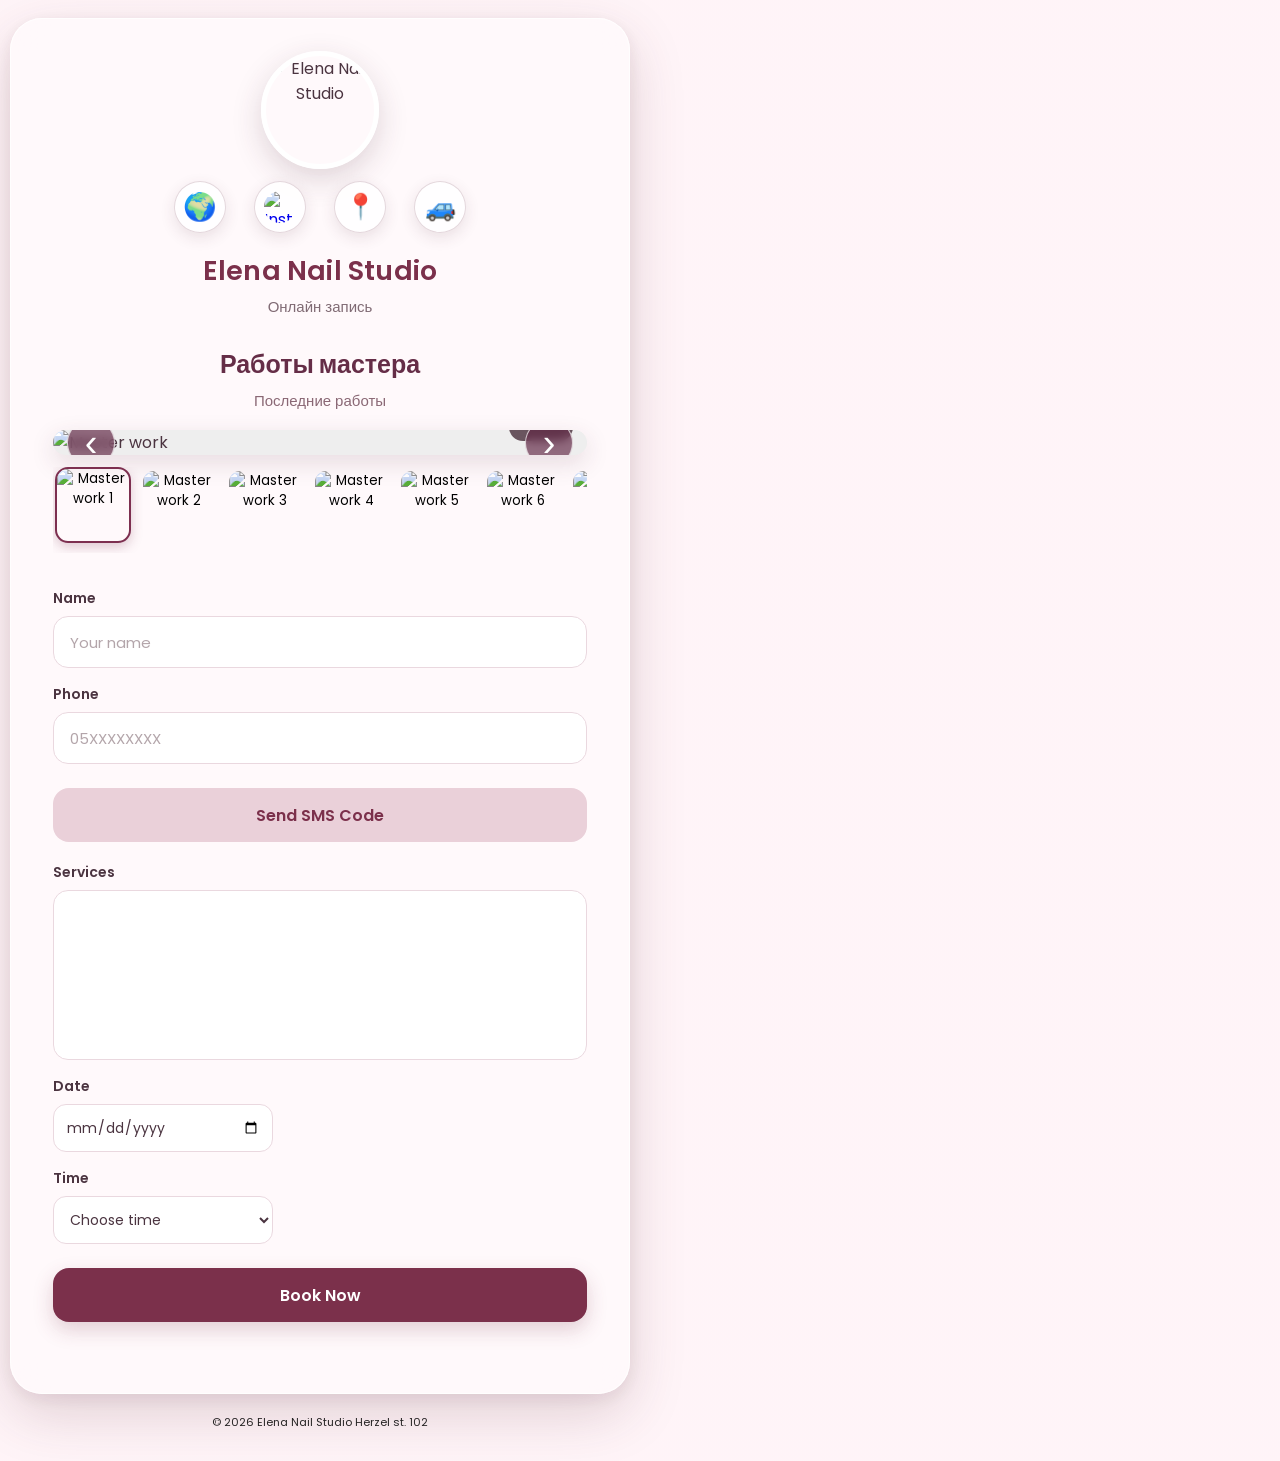
==== commit 808694bf: "new icon waze has been added" ====
--- a/src/main/resources/static/index.html
+++ b/src/main/resources/static/index.html
@@ -75,8 +75,24 @@
                         class="location-btn"
                         href="https://maps.google.com/?q=https://www.google.com/maps/place/Herzl+St+102,+Rishon+LeZion/@31.9613456,34.7992936,17z/data=!3m1!4b1!4m6!3m5!1s0x1502b4393457dc25:0x1859d8c3ac69d6c4!8m2!3d31.9613411!4d34.8018685!16s%2Fg%2F11x8378225?authuser=0&entry=ttu&g_ep=EgoyMDI2MDcyOS4wIKXMDSoASAFQAw%3D%3D"
                         target="_blank"
-                        rel="noopener">
+                        rel="noopener"
+                        aria-label="Open Elena Nail Studio in Google Maps">
                     📍 <span data-i18n="location">Herzel 102</span>
+                </a>
+            </div>
+            <!-- ========================= -->
+            <!-- Waze                      -->
+            <!-- ========================= -->
+            <div class="waze-container">
+                <a
+                        class="waze-btn"
+                        href="https://waze.com/ul?ll=31.9613411,34.8018685&navigate=yes"
+                        target="_blank"
+                        rel="noopener"
+                        aria-label="Navigate to Elena Nail Studio with Waze">
+
+                    <span class="waze-icon">🚙</span>
+
                 </a>
             </div>
         </div>
--- a/src/main/resources/static/booking.css
+++ b/src/main/resources/static/booking.css
@@ -1118,6 +1118,7 @@
 .gallery-main {
     position: relative;
     width: 100%;
+    height: 100%
     aspect-ratio: 1 / 0.78;
     overflow: hidden;
     border-radius: 22px;
@@ -1251,3 +1252,144 @@
     transform: scale(.92);
 }
 
+/* =========================================================
+   QUICK ACTIONS - PRESS ANIMATION
+   Language / Instagram / Location
+========================================================= */
+
+.quick-actions .language-btn,
+.quick-actions .socials a,
+.quick-actions .location-btn {
+    -webkit-tap-highlight-color: transparent;
+    touch-action: manipulation;
+}
+
+/* Language */
+.quick-actions .language-btn {
+    transition:
+        transform .12s ease,
+        box-shadow .12s ease,
+        background .12s ease;
+}
+
+/* Instagram */
+.quick-actions .socials a {
+    display: flex;
+    align-items: center;
+    justify-content: center;
+}
+
+.quick-actions .socials a img {
+    transition:
+        transform .12s ease,
+        box-shadow .12s ease;
+}
+
+/* Location */
+.quick-actions .location-btn {
+    transition:
+        transform .12s ease,
+        box-shadow .12s ease,
+        background .12s ease;
+}
+
+
+/* =========================================================
+   PRESS EFFECT
+========================================================= */
+
+.quick-actions .language-btn:active,
+.quick-actions .location-btn:active {
+    transform: scale(.90);
+    box-shadow:
+        0 2px 6px rgba(80,40,60,.20);
+}
+
+.quick-actions .socials a:active img {
+    transform: scale(.90);
+    box-shadow:
+        0 2px 6px rgba(80,40,60,.20);
+}
+
+
+/* Desktop hover */
+.quick-actions .language-btn:hover,
+.quick-actions .location-btn:hover {
+    transform: scale(1.08);
+    box-shadow:
+        0 7px 20px rgba(80,40,60,.20);
+}
+
+.quick-actions .socials a:hover img {
+    transform: scale(1.08);
+    box-shadow:
+        0 7px 20px rgba(80,40,60,.20);
+}
+
+/* =========================================================
+   WAZE BUTTON
+========================================================= */
+
+.quick-actions .waze-container {
+    display: flex;
+    align-items: center;
+    justify-content: center;
+}
+
+.quick-actions .waze-btn {
+    width: 52px;
+    height: 52px;
+    padding: 0;
+    border-radius: 50%;
+    display: flex;
+    align-items: center;
+    justify-content: center;
+    background: rgba(255,255,255,.85);
+    border: 1px solid rgba(120,60,85,.20);
+    text-decoration: none;
+    box-shadow:
+        0 5px 15px rgba(80,40,60,.12);
+    transition:
+        transform .12s ease,
+        box-shadow .12s ease,
+        background .12s ease;
+}
+
+.quick-actions .waze-icon {
+    font-size: 25px;
+    line-height: 1;
+}
+
+/* Desktop */
+.quick-actions .waze-btn:hover {
+    transform: scale(1.08);
+
+    background: rgba(255,255,255,.95);
+
+    box-shadow:
+        0 7px 20px rgba(80,40,60,.20);
+}
+
+/* Mobile press */
+.quick-actions .waze-btn:active {
+    transform: scale(.90);
+    box-shadow:
+        0 2px 6px rgba(80,40,60,.20);
+}
+
+/* Mobile */
+@media (max-width:600px) {
+    .quick-actions {
+        gap: 14px;
+    }
+
+    .quick-actions .waze-btn {
+        width: 46px;
+        height: 46px;
+    }
+
+    .quick-actions .waze-icon {
+        font-size: 22px;
+    }
+}
+
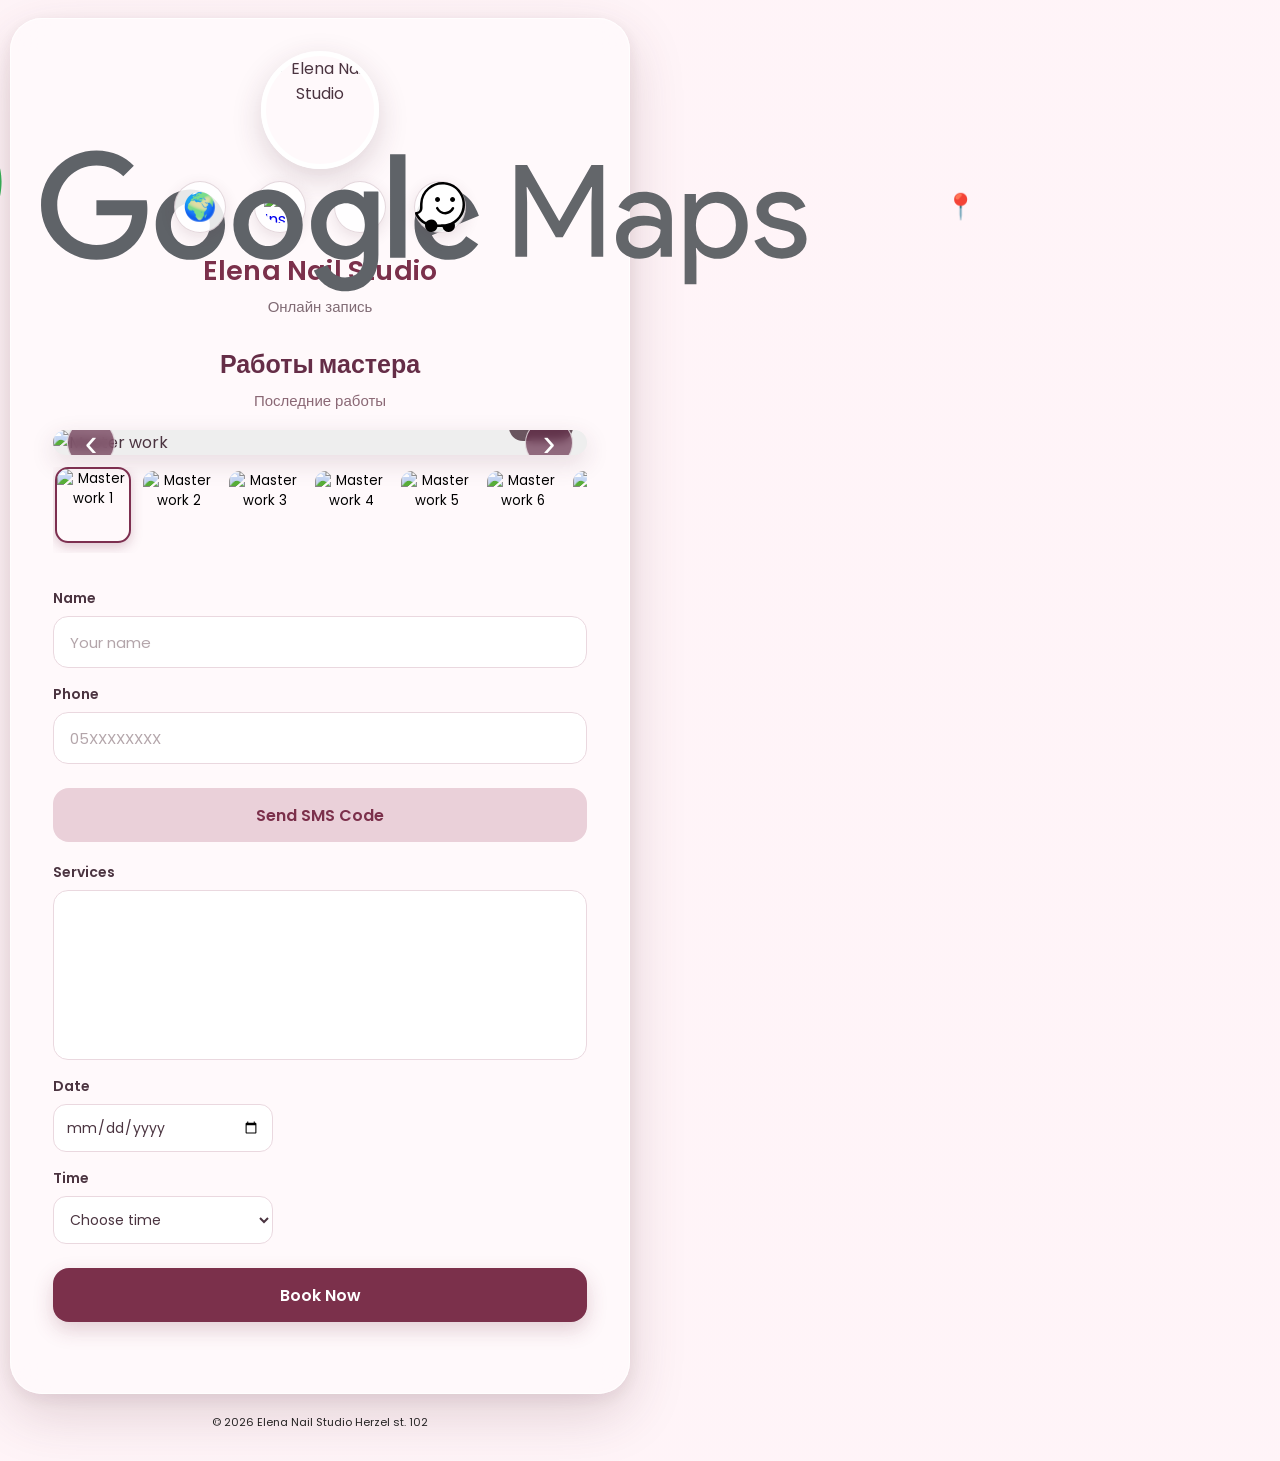
==== commit dd3d4964: "geo location accuracy for both waze and maps" ====
--- a/src/main/resources/static/index.html
+++ b/src/main/resources/static/index.html
@@ -73,11 +73,12 @@
             <div class="location-container">
                 <a
                         class="location-btn"
-                        href="https://maps.google.com/?q=https://www.google.com/maps/place/Herzl+St+102,+Rishon+LeZion/@31.9613456,34.7992936,17z/data=!3m1!4b1!4m6!3m5!1s0x1502b4393457dc25:0x1859d8c3ac69d6c4!8m2!3d31.9613411!4d34.8018685!16s%2Fg%2F11x8378225?authuser=0&entry=ttu&g_ep=EgoyMDI2MDcyOS4wIKXMDSoASAFQAw%3D%3D"
+                        href="https://www.google.com/maps/search/?api=1&query=31.9612595,34.8001091"
                         target="_blank"
                         rel="noopener"
                         aria-label="Open Elena Nail Studio in Google Maps">
-                    📍 <span data-i18n="location">Herzel 102</span>
+                        <img src="images/google-maps-icon.svg" alt="Google Maps">
+                    📍<!-- <span data-i18n="location">Herzel 102</span>-->
                 </a>
             </div>
             <!-- ========================= -->
@@ -86,12 +87,12 @@
             <div class="waze-container">
                 <a
                         class="waze-btn"
-                        href="https://waze.com/ul?ll=31.9613411,34.8018685&navigate=yes"
+                        href="https://waze.com/ul?ll=31.9612595,34.8001091&navigate=yes"
                         target="_blank"
                         rel="noopener"
                         aria-label="Navigate to Elena Nail Studio with Waze">
-
-                    <span class="waze-icon">🚙</span>
+                    <img src="images/waze-icon.svg" alt="Waze">
+                    <!--<span class="waze-icon">🚙</span>-->
 
                 </a>
             </div>
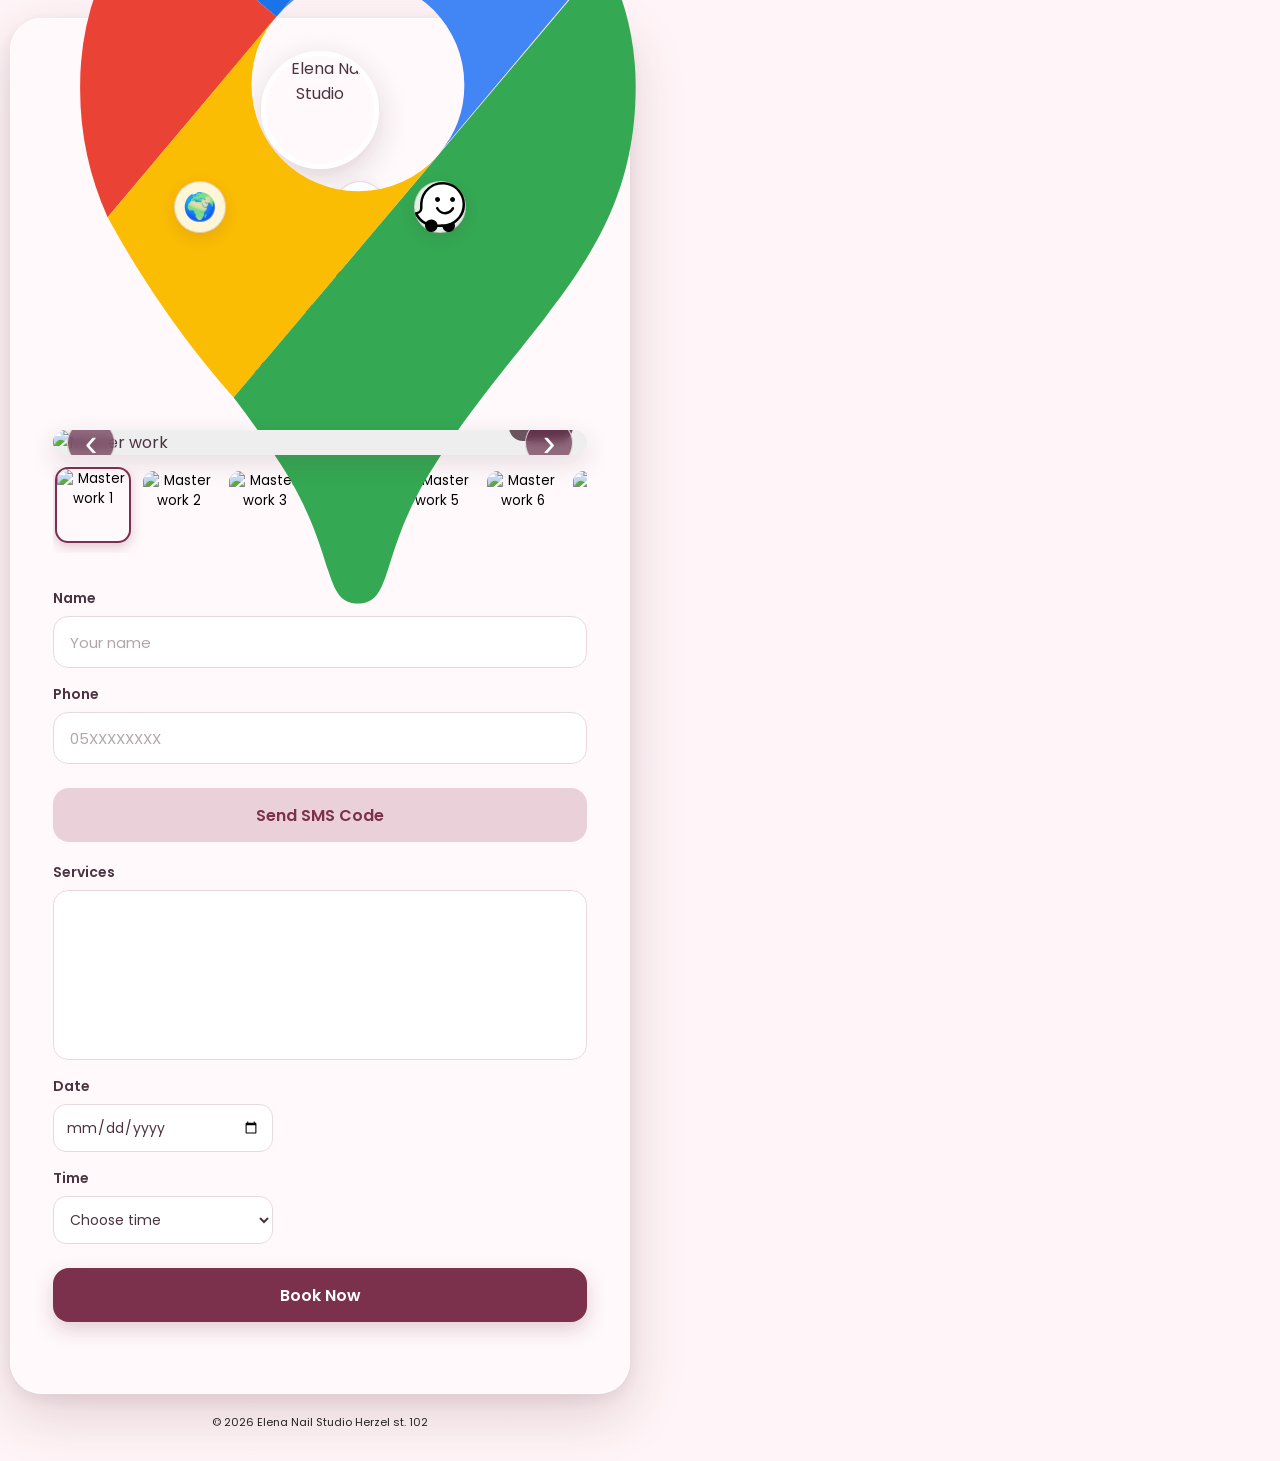
==== commit aa7b2e36: "geo location accuracy for both waze and maps and fix for map icon" ====
--- a/src/main/resources/static/index.html
+++ b/src/main/resources/static/index.html
@@ -73,12 +73,12 @@
             <div class="location-container">
                 <a
                         class="location-btn"
-                        href="https://www.google.com/maps/search/?api=1&query=31.9612595,34.8001091"
+                        href="https://www.google.com/maps/search/?api=1&query=31.9612775,34.8001301"
                         target="_blank"
                         rel="noopener"
                         aria-label="Open Elena Nail Studio in Google Maps">
                         <img src="images/google-maps-icon.svg" alt="Google Maps">
-                    📍<!-- <span data-i18n="location">Herzel 102</span>-->
+                    <!--📍--><!-- <span data-i18n="location">Herzel 102</span>-->
                 </a>
             </div>
             <!-- ========================= -->
@@ -87,7 +87,7 @@
             <div class="waze-container">
                 <a
                         class="waze-btn"
-                        href="https://waze.com/ul?ll=31.9612595,34.8001091&navigate=yes"
+                        href="https://waze.com/ul?ll=31.9612775,34.8001301&navigate=yes"
                         target="_blank"
                         rel="noopener"
                         aria-label="Navigate to Elena Nail Studio with Waze">
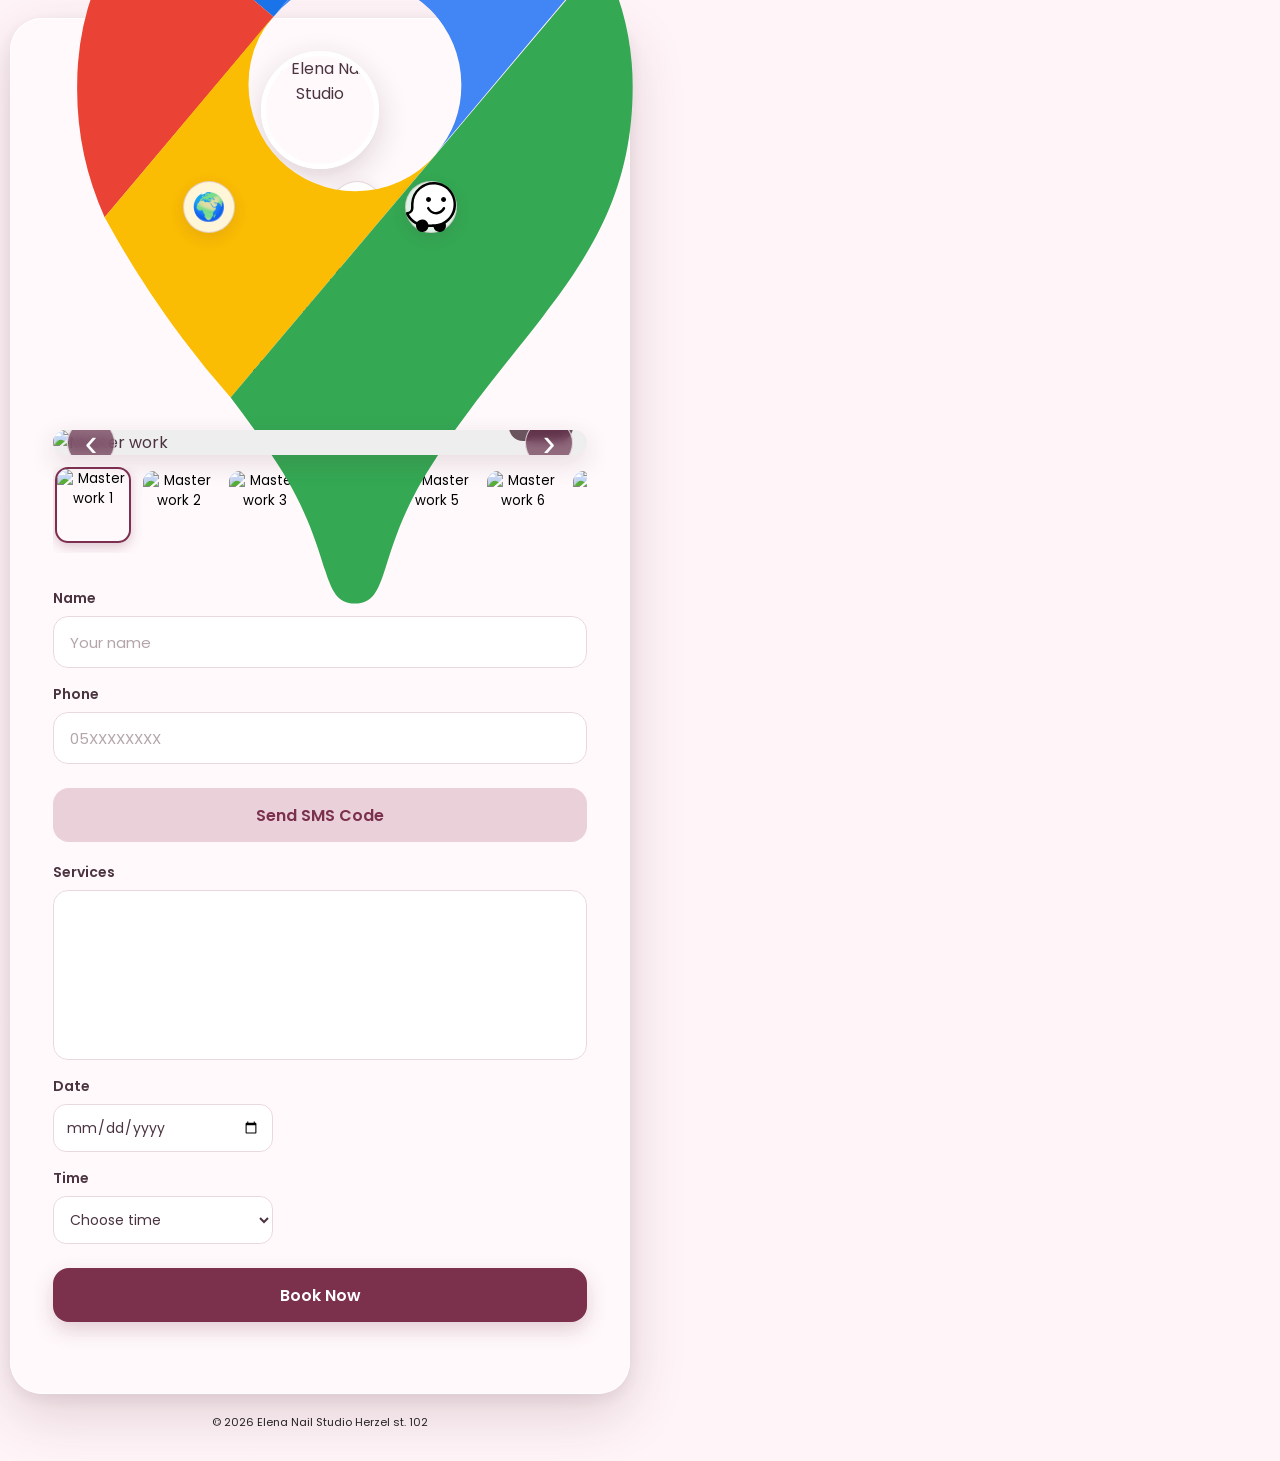
==== commit 3b5cd1ac: "accuracy for geo location was fixed" ====
--- a/src/main/resources/static/index.html
+++ b/src/main/resources/static/index.html
@@ -73,7 +73,7 @@
             <div class="location-container">
                 <a
                         class="location-btn"
-                        href="https://www.google.com/maps/search/?api=1&query=31.9612775,34.8001301"
+                        href="https://www.google.com/maps/search/?api=1&query=31.961300,34.802598"
                         target="_blank"
                         rel="noopener"
                         aria-label="Open Elena Nail Studio in Google Maps">
@@ -87,7 +87,7 @@
             <div class="waze-container">
                 <a
                         class="waze-btn"
-                        href="https://waze.com/ul?ll=31.9612775,34.8001301&navigate=yes"
+                        href="https://waze.com/ul?ll=31.961300,34.802598&navigate=yes"
                         target="_blank"
                         rel="noopener"
                         aria-label="Navigate to Elena Nail Studio with Waze">
--- a/src/main/resources/static/booking.css
+++ b/src/main/resources/static/booking.css
@@ -130,7 +130,7 @@
     display: flex;
     align-items: center;
     justify-content: center;
-    gap: 28px;
+    gap: 22px;
     margin-top: 4px;
     margin-bottom: 18px;
     position: relative;
@@ -1380,7 +1380,7 @@
 /* Mobile */
 @media (max-width:600px) {
     .quick-actions {
-        gap: 14px;
+        gap: 12px;
     }
 
     .quick-actions .waze-btn {
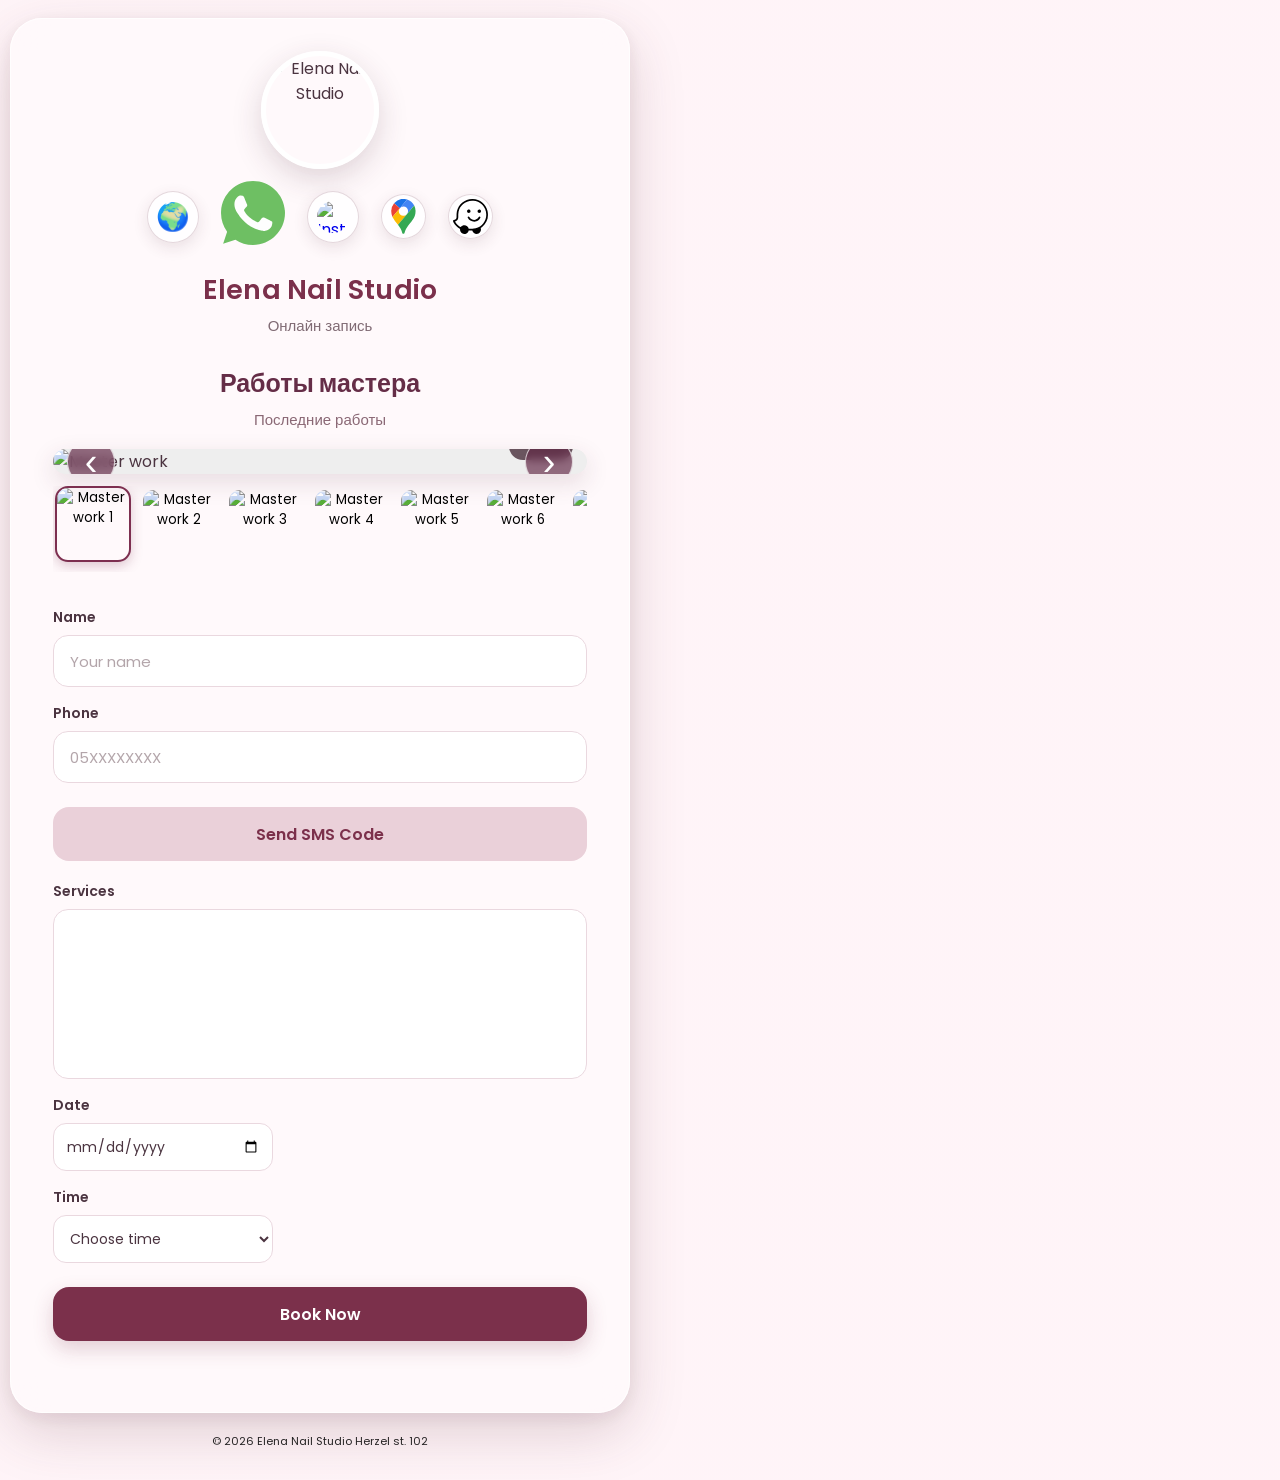
==== commit 05bb7ec1: "whatsup icon was added" ====
--- a/src/main/resources/static/index.html
+++ b/src/main/resources/static/index.html
@@ -57,6 +57,19 @@
                 </div>
             </div>
             <!-- ========================= -->
+            <!-- WhatsApp Business         -->
+            <!-- ========================= -->
+            <div class="whatsapp-container">
+                <a
+                        class="whatsapp-btn"
+                        href="https://wa.me/972559854793"
+                        target="_blank"
+                        rel="noopener"
+                        aria-label="Contact Elena Nail Studio on WhatsApp">
+                    <img src="images/whatsapp-icon.svg" alt="WhatsApp">
+                </a>
+            </div>
+            <!-- ========================= -->
             <!-- Instagram                 -->
             <!-- ========================= -->
             <div class="socials">
--- a/src/main/resources/static/booking.css
+++ b/src/main/resources/static/booking.css
@@ -1330,15 +1330,15 @@
    WAZE BUTTON
 ========================================================= */
 
-.quick-actions .waze-container {
+/*.quick-actions .waze-container {
     display: flex;
     align-items: center;
     justify-content: center;
 }
 
 .quick-actions .waze-btn {
-    width: 52px;
-    height: 52px;
+    width: 30px;
+    height: 30px;
     padding: 0;
     border-radius: 50%;
     display: flex;
@@ -1353,19 +1353,17 @@
         transform .12s ease,
         box-shadow .12s ease,
         background .12s ease;
-}
-
-.quick-actions .waze-icon {
+}*/
+
+/*.quick-actions .waze-icon {
     font-size: 25px;
     line-height: 1;
-}
+}*/
 
 /* Desktop */
 .quick-actions .waze-btn:hover {
     transform: scale(1.08);
-
     background: rgba(255,255,255,.95);
-
     box-shadow:
         0 7px 20px rgba(80,40,60,.20);
 }
@@ -1378,18 +1376,205 @@
 }
 
 /* Mobile */
-@media (max-width:600px) {
+/*@media (max-width:600px) {
     .quick-actions {
         gap: 12px;
     }
 
     .quick-actions .waze-btn {
-        width: 46px;
-        height: 46px;
+        width: 30px;
+        height: 30px;
     }
 
     .quick-actions .waze-icon {
         font-size: 22px;
     }
-}
-
+}*/
+
+/* =========================================================
+   QUICK ACTIONS
+   Language / Instagram / Google Maps / Waze
+========================================================= */
+
+.quick-actions {
+    display: flex;
+    align-items: center;
+    justify-content: center;
+    gap: 22px;
+}
+
+
+/* =========================================================
+   COMMON ROUND BUTTON
+========================================================= */
+
+/*.quick-actions .location-container,
+.quick-actions .waze-container {
+    display: flex;
+    align-items: center;
+    justify-content: center;
+}*/
+
+/* =========================================================
+   QUICK ACTIONS
+   Google Maps + Waze
+========================================================= */
+
+.quick-actions .location-btn,
+.quick-actions .waze-btn {
+    width: 45px;
+    height: 45px;
+    min-width: 45px;
+    min-height: 45px;
+
+    padding: 0;
+    margin: 0;
+    display: flex;
+    align-items: center;
+    justify-content: center;
+    box-sizing: border-box;
+    border-radius: 50%;
+    background: rgba(255,255,255,.85);
+    border: 1px solid rgba(120,60,85,.20);
+    text-decoration: none;
+    box-shadow: 0 5px 15px rgba(80,40,60,.12);
+    -webkit-tap-highlight-color: transparent;
+    touch-action: manipulation;
+    transition:
+        transform .12s ease,
+        box-shadow .12s ease,
+        background .12s ease;
+}
+
+/* VERY IMPORTANT:
+   Explicit size for SVG/PNG inside the button.
+   Fixes iPhone Safari/WebView scaling. */
+
+.quick-actions .location-btn img,
+.quick-actions .waze-btn img {
+    display: block;
+    width: 35px;
+    height: 35px;
+    min-width: 30px;
+    min-height: 30px;
+    max-width: 35px;
+    max-height: 35px;
+    object-fit: contain;
+    margin: 0;
+    padding: 0;
+}
+
+/* Press */
+.quick-actions .location-btn:active,
+.quick-actions .waze-btn:active {
+    transform: scale(.90);
+    box-shadow:
+        0 2px 6px rgba(80,40,60,.20);
+}
+
+
+/* Desktop */
+@media (hover: hover) and (pointer: fine) {
+
+    .quick-actions .location-btn:hover,
+    .quick-actions .waze-btn:hover {
+        transform: scale(1.08);
+        background: rgba(255,255,255,.95);
+        box-shadow:
+            0 7px 20px rgba(80,40,60,.20);
+    }
+}
+
+
+/* Mobile */
+@media (max-width: 600px) {
+    .quick-actions .location-btn,
+    .quick-actions .waze-btn {
+        width: 45px;
+        height: 45px;
+        min-width: 45px;
+        min-height: 45px;
+    }
+
+    .quick-actions .location-btn img,
+    .quick-actions .waze-btn img {
+        width: 35px;
+        height: 35px;
+        min-width: 35px;
+        min-height: 35px;
+        max-width: 35px;
+        max-height: 35px;
+    }
+
+    /* =========================================================
+       WHATSAPP BUTTON
+       ========================================================= */
+    .quick-actions .whatsapp-container {
+        display: flex;
+        align-items: center;
+        justify-content: center;
+    }
+
+    .quick-actions .whatsapp-btn {
+        width: 30px;
+        height: 30px;
+        padding: 0;
+        border-radius: 50%;
+        display: flex;
+        align-items: center;
+        justify-content: center;
+        background: rgba(255,255,255,.85);
+        border: 1px solid rgba(120,60,85,.20);
+        text-decoration: none;
+        box-shadow: 0 5px 15px rgba(80,40,60,.12);
+        -webkit-tap-highlight-color: transparent;
+        touch-action: manipulation;
+
+        transition:
+            transform .12s ease,
+            box-shadow .12s ease,
+            background .12s ease;
+    }
+
+    .quick-actions .whatsapp-btn img {
+        width: 22px;
+        height: 22px;
+        display: block;
+        object-fit: contain;
+        transition:
+            transform .12s ease,
+            box-shadow .12s ease;
+    }
+
+    /* Desktop */
+    .quick-actions .whatsapp-btn:hover {
+        transform: scale(1.08);
+        background: rgba(255,255,255,.95);
+        box-shadow: 0 7px 20px rgba(80,40,60,.20);
+    }
+
+    /* Mobile press */
+    .quick-actions .whatsapp-btn:active {
+        transform: scale(.90);
+        box-shadow:
+            0 2px 6px rgba(80,40,60,.20);
+    }
+
+    /* Mobile */
+    @media (max-width:600px) {
+        .quick-actions {
+            gap: 12px;
+        }
+
+        .quick-actions .whatsapp-btn {
+            width: 30px;
+            height: 30px;
+        }
+
+        .quick-actions .whatsapp-btn img {
+            width: 22px;
+            height: 22px;
+        }
+    }
+}
+
